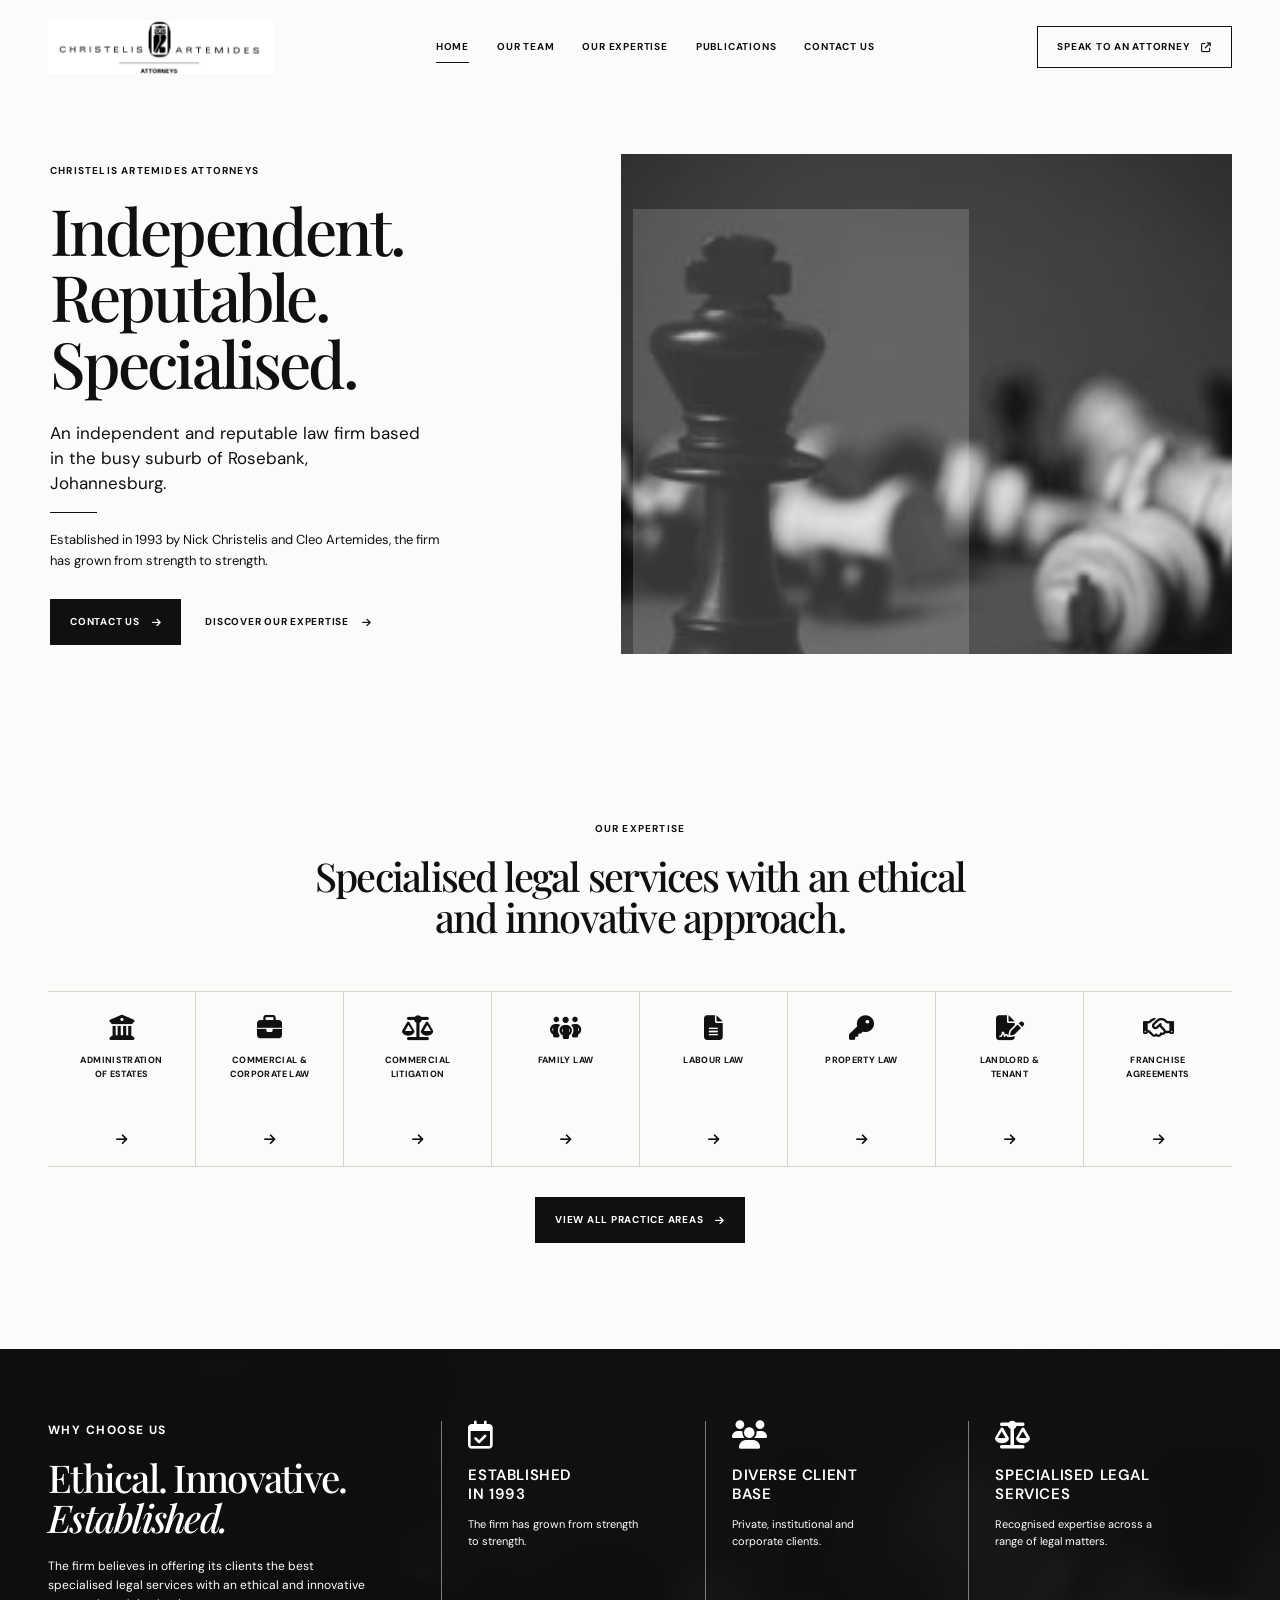
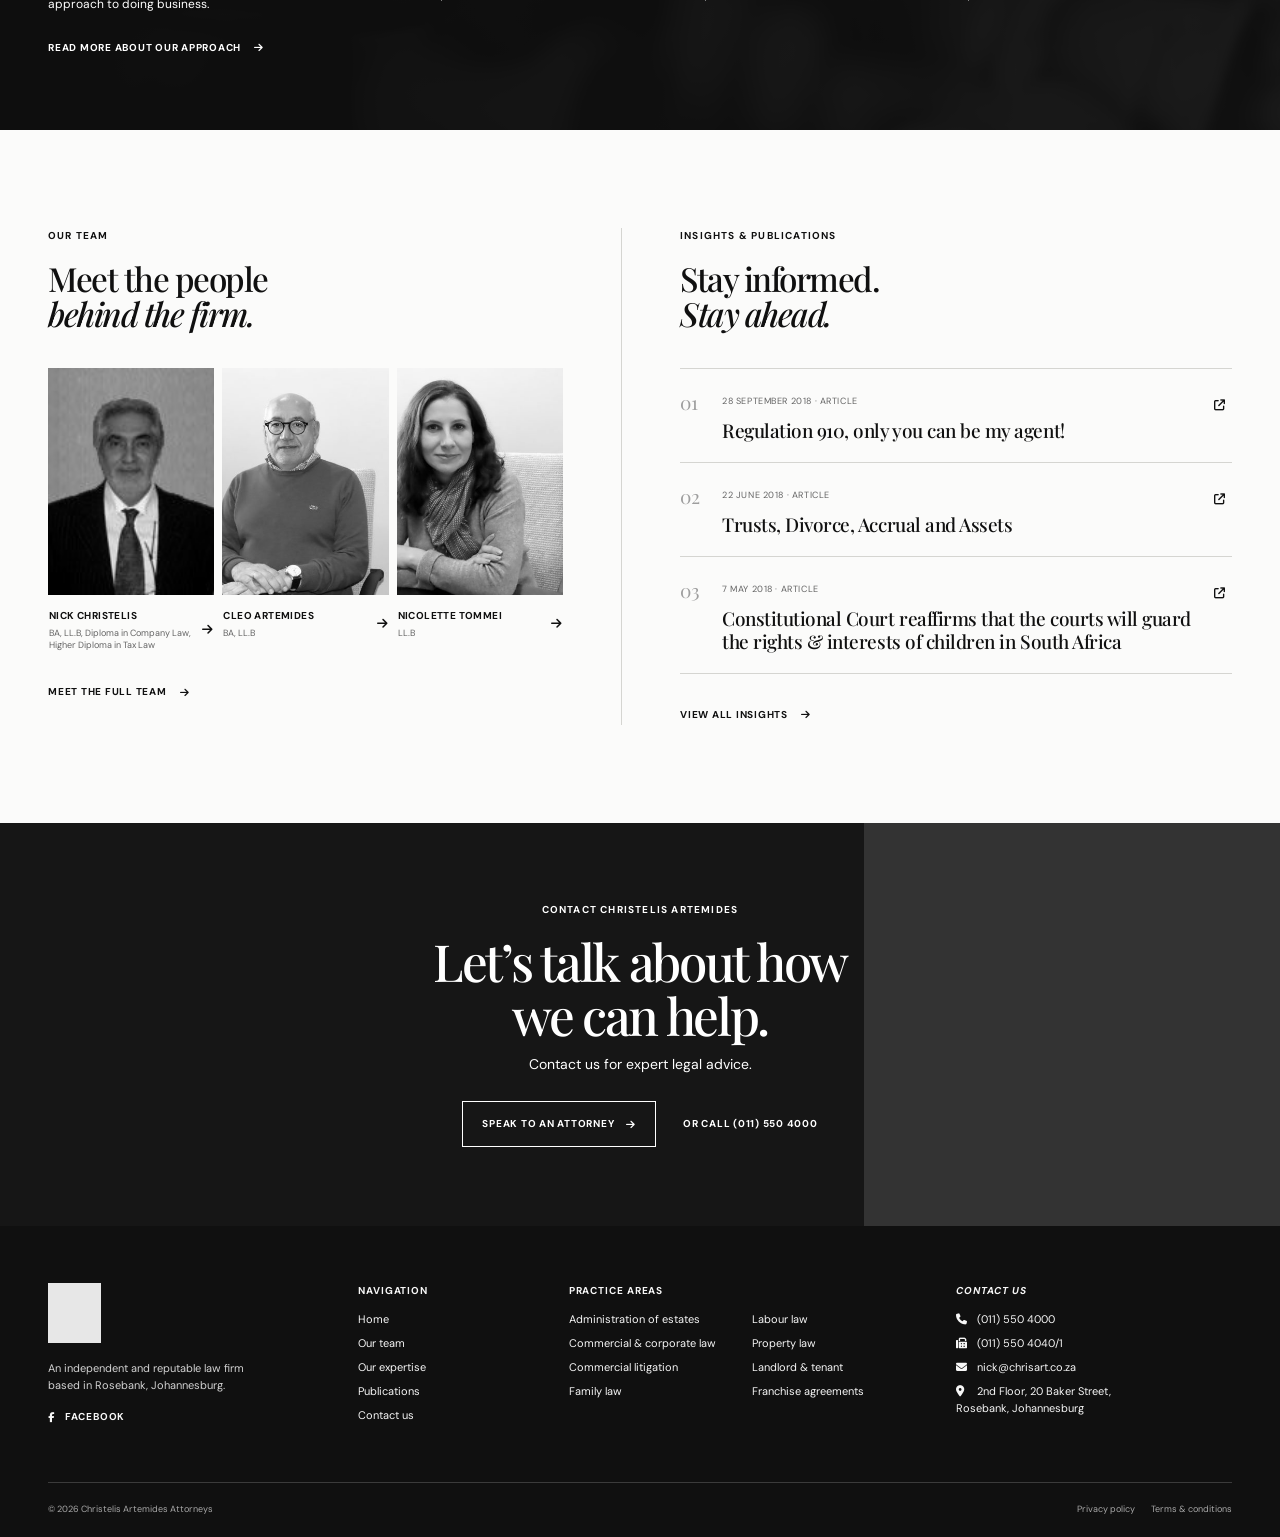
==== index.html @ 77632307 "Build Christelis Artemides homepage" ====
<!doctype html>
<html lang="en">
  <head>
    <meta charset="UTF-8" />
    <meta name="viewport" content="width=device-width, initial-scale=1.0" />
    <meta name="description" content="Christelis Artemides Attorneys — specialised legal services in Rosebank, Johannesburg." />
    <title>Christelis Artemides Attorneys | Rosebank, Johannesburg</title>
    <link rel="preconnect" href="https://fonts.googleapis.com" />
    <link rel="preconnect" href="https://fonts.gstatic.com" crossorigin />
    <link href="https://fonts.googleapis.com/css2?family=DM+Sans:wght@400;500;600;700&family=Playfair+Display:ital,wght@0,500;0,600;0,700;1,500&display=swap" rel="stylesheet" />
    <link rel="stylesheet" href="https://cdnjs.cloudflare.com/ajax/libs/font-awesome/6.7.2/css/all.min.css" referrerpolicy="no-referrer" />
    <link rel="stylesheet" href="styles.css" />
    <script src="script.js" defer></script>
  </head>
  <body>
    <a class="skip-link" href="#main-content">Skip to content</a>

    <header class="site-header" id="top">
      <div class="header-inner shell">
        <a class="brand" href="https://chrisart.co.za/" aria-label="Christelis Artemides Attorneys home">
          <span class="brand-logo" role="img" aria-label="Christelis Artemides Attorneys logo"></span>
        </a>
        <nav class="desktop-nav" aria-label="Primary navigation">
          <a class="active" href="https://chrisart.co.za/">Home</a>
          <a href="https://chrisart.co.za/our-team/">Our team</a>
          <a href="https://chrisart.co.za/our-expertise/">Our expertise</a>
          <a href="https://chrisart.co.za/publications/">Publications</a>
          <a href="https://chrisart.co.za/contact-us/">Contact us</a>
        </nav>
        <a class="header-cta" href="https://chrisart.co.za/contact-us/">Speak to an attorney <i class="fa-solid fa-arrow-up-right-from-square" aria-hidden="true"></i></a>
        <button class="menu-toggle" type="button" aria-expanded="false" aria-controls="mobile-menu" aria-label="Open navigation menu">
          <span></span><span></span>
        </button>
      </div>
    </header>

    <div class="mobile-menu" id="mobile-menu" aria-hidden="true">
      <nav aria-label="Mobile navigation">
        <a href="https://chrisart.co.za/">Home</a>
        <a href="https://chrisart.co.za/our-team/">Our team</a>
        <a href="https://chrisart.co.za/our-expertise/">Our expertise</a>
        <a href="https://chrisart.co.za/publications/">Publications</a>
        <a href="https://chrisart.co.za/contact-us/">Contact us</a>
      </nav>
      <a class="button button-light" href="https://chrisart.co.za/contact-us/">Speak to an attorney <i class="fa-solid fa-arrow-right" aria-hidden="true"></i></a>
    </div>

    <main id="main-content">
      <section class="hero shell">
        <div class="hero-copy hero-reveal">
          <p class="eyebrow">Christelis Artemides Attorneys</p>
          <h1>Independent.<br />Reputable.<br /><em>Specialised.</em></h1>
          <p class="hero-lead">An independent and reputable law firm based in the busy suburb of Rosebank, Johannesburg.</p>
          <div class="rule"></div>
          <p class="hero-detail">Established in 1993 by Nick Christelis and Cleo Artemides, the firm has grown from strength to strength.</p>
          <div class="hero-actions">
            <a class="button button-dark" href="https://chrisart.co.za/contact-us/">Contact us <i class="fa-solid fa-arrow-right" aria-hidden="true"></i></a>
            <a class="text-link" href="#expertise">Discover our expertise <i class="fa-solid fa-arrow-right" aria-hidden="true"></i></a>
          </div>
        </div>
        <div class="hero-visual hero-reveal" aria-hidden="true">
          <div class="hero-image-wrap">
            <img class="hero-image parallax-image" src="assets/images/expertise.jpeg" alt="" />
            <img class="hero-owl" src="assets/images/owl-watermark.png" alt="" />
          </div>
        </div>
      </section>

      <section class="expertise section shell" id="expertise">
        <div class="section-heading reveal">
          <p class="eyebrow">Our expertise</p>
          <h2>Specialised legal services with an ethical and innovative approach.</h2>
        </div>
        <div class="practice-grid">
          <a class="practice-card reveal" href="https://chrisart.co.za/our-expertise/administration-of-estates/"><i class="fa-solid fa-building-columns" aria-hidden="true"></i><span>Administration<br />of estates</span><b><i class="fa-solid fa-arrow-right" aria-hidden="true"></i></b></a>
          <a class="practice-card reveal" href="https://chrisart.co.za/our-expertise/commercial-and-corporate-law/"><i class="fa-solid fa-briefcase" aria-hidden="true"></i><span>Commercial &amp;<br />corporate law</span><b><i class="fa-solid fa-arrow-right" aria-hidden="true"></i></b></a>
          <a class="practice-card reveal" href="https://chrisart.co.za/our-expertise/commercial-litigation/"><i class="fa-solid fa-scale-balanced" aria-hidden="true"></i><span>Commercial<br />litigation</span><b><i class="fa-solid fa-arrow-right" aria-hidden="true"></i></b></a>
          <a class="practice-card reveal" href="https://chrisart.co.za/our-expertise/family-law/"><i class="fa-solid fa-people-group" aria-hidden="true"></i><span>Family law</span><b><i class="fa-solid fa-arrow-right" aria-hidden="true"></i></b></a>
          <a class="practice-card reveal" href="https://chrisart.co.za/our-expertise/labour-law/"><i class="fa-solid fa-file-lines" aria-hidden="true"></i><span>Labour law</span><b><i class="fa-solid fa-arrow-right" aria-hidden="true"></i></b></a>
          <a class="practice-card reveal" href="https://chrisart.co.za/our-expertise/property-law/"><i class="fa-solid fa-key" aria-hidden="true"></i><span>Property law</span><b><i class="fa-solid fa-arrow-right" aria-hidden="true"></i></b></a>
          <a class="practice-card reveal" href="https://chrisart.co.za/our-expertise/landlord-and-tenant/"><i class="fa-solid fa-file-signature" aria-hidden="true"></i><span>Landlord &amp;<br />tenant</span><b><i class="fa-solid fa-arrow-right" aria-hidden="true"></i></b></a>
          <a class="practice-card reveal" href="https://chrisart.co.za/our-expertise/franchise-agreements/"><i class="fa-regular fa-handshake" aria-hidden="true"></i><span>Franchise<br />agreements</span><b><i class="fa-solid fa-arrow-right" aria-hidden="true"></i></b></a>
        </div>
        <div class="section-action reveal"><a class="button button-dark" href="https://chrisart.co.za/our-expertise/">View all practice areas <i class="fa-solid fa-arrow-right" aria-hidden="true"></i></a></div>
      </section>

      <section class="trust-section">
        <div class="trust-background" aria-hidden="true"><img class="parallax-image" src="assets/images/expertise.jpeg" alt="" /></div>
        <div class="trust-content shell">
          <div class="trust-intro reveal">
            <p class="eyebrow">Why choose us</p>
            <h2>Ethical. Innovative.<br /><em>Established.</em></h2>
            <p>The firm believes in offering its clients the best specialised legal services with an ethical and innovative approach to doing business.</p>
            <a class="text-link text-link-light" href="https://chrisart.co.za/">Read more about our approach <i class="fa-solid fa-arrow-right" aria-hidden="true"></i></a>
          </div>
          <div class="trust-points">
            <article class="trust-point reveal"><i class="fa-regular fa-calendar-check" aria-hidden="true"></i><h3>Established<br />in 1993</h3><p>The firm has grown from strength to strength.</p></article>
            <article class="trust-point reveal"><i class="fa-solid fa-users" aria-hidden="true"></i><h3>Diverse client<br />base</h3><p>Private, institutional and corporate clients.</p></article>
            <article class="trust-point reveal"><i class="fa-solid fa-scale-balanced" aria-hidden="true"></i><h3>Specialised legal<br />services</h3><p>Recognised expertise across a range of legal matters.</p></article>
          </div>
        </div>
      </section>

      <section class="team-publications section shell">
        <section class="team-preview">
          <div class="section-heading reveal">
            <p class="eyebrow">Our team</p>
            <h2>Meet the people<br /><em>behind the firm.</em></h2>
          </div>
          <div class="team-grid">
            <a class="team-card reveal" href="https://chrisart.co.za/our-team/"><span class="image-frame"><img src="assets/images/nick-christelis.jpeg" alt="Nick Christelis" /></span><span class="card-meta"><strong>Nick Christelis</strong><small>BA, LL.B, Diploma in Company Law, Higher Diploma in Tax Law</small><i class="fa-solid fa-arrow-right" aria-hidden="true"></i></span></a>
            <a class="team-card reveal" href="https://chrisart.co.za/our-team/"><span class="image-frame"><img src="assets/images/cleo-artemides.jpg" alt="Cleo Artemides" /></span><span class="card-meta"><strong>Cleo Artemides</strong><small>BA, LL.B</small><i class="fa-solid fa-arrow-right" aria-hidden="true"></i></span></a>
            <a class="team-card reveal" href="https://chrisart.co.za/our-team/"><span class="image-frame"><img src="assets/images/nicolette-tommei.jpg" alt="Nicolette Tommei" /></span><span class="card-meta"><strong>Nicolette Tommei</strong><small>LL.B</small><i class="fa-solid fa-arrow-right" aria-hidden="true"></i></span></a>
          </div>
          <a class="text-link all-link reveal" href="https://chrisart.co.za/our-team/">Meet the full team <i class="fa-solid fa-arrow-right" aria-hidden="true"></i></a>
        </section>

        <section class="publications-preview" id="publications">
          <div class="section-heading reveal">
            <p class="eyebrow">Insights &amp; publications</p>
            <h2>Stay informed.<br /><em>Stay ahead.</em></h2>
          </div>
          <div class="publication-list">
            <a class="publication-card reveal" href="https://chrisart.co.za/regulation-910-only-you-can-be-my-agent/"><span class="publication-number">01</span><span><small>28 September 2018 · Article</small><h3>Regulation 910, only you can be my agent!</h3></span><i class="fa-solid fa-arrow-up-right-from-square" aria-hidden="true"></i></a>
            <a class="publication-card reveal" href="https://chrisart.co.za/trusts-divorce-accrual-and-assets/"><span class="publication-number">02</span><span><small>22 June 2018 · Article</small><h3>Trusts, Divorce, Accrual and Assets</h3></span><i class="fa-solid fa-arrow-up-right-from-square" aria-hidden="true"></i></a>
            <a class="publication-card reveal" href="https://chrisart.co.za/constitutional-court-reaffirms-that-the-courts-will-guard-the-rights-interests-of-children-in-south-africa/"><span class="publication-number">03</span><span><small>7 May 2018 · Article</small><h3>Constitutional Court reaffirms that the courts will guard the rights &amp; interests of children in South Africa</h3></span><i class="fa-solid fa-arrow-up-right-from-square" aria-hidden="true"></i></a>
          </div>
          <a class="text-link all-link reveal" href="https://chrisart.co.za/publications/">View all insights <i class="fa-solid fa-arrow-right" aria-hidden="true"></i></a>
        </section>
      </section>

      <section class="contact-cta">
        <img class="contact-owl" src="assets/images/owl-watermark.png" alt="" aria-hidden="true" />
        <div class="shell contact-cta-inner reveal">
          <p class="eyebrow">Contact Christelis Artemides</p>
          <h2>Let’s talk about how<br />we can help.</h2>
          <p>Contact us for expert legal advice.</p>
          <div class="contact-actions"><a class="button button-light" href="https://chrisart.co.za/contact-us/">Speak to an attorney <i class="fa-solid fa-arrow-right" aria-hidden="true"></i></a><a class="phone-link" href="tel:+27115504000">Or call (011) 550 4000</a></div>
        </div>
      </section>
    </main>

    <footer class="site-footer">
      <div class="footer-main shell">
        <div class="footer-brand"><div class="footer-owl" aria-hidden="true"></div><p>An independent and reputable law firm based in Rosebank, Johannesburg.</p><a href="https://www.facebook.com/christelisartemides/" aria-label="Christelis Artemides on Facebook"><i class="fa-brands fa-facebook-f" aria-hidden="true"></i> Facebook</a></div>
        <div><h2>Navigation</h2><ul><li><a href="https://chrisart.co.za/">Home</a></li><li><a href="https://chrisart.co.za/our-team/">Our team</a></li><li><a href="https://chrisart.co.za/our-expertise/">Our expertise</a></li><li><a href="https://chrisart.co.za/publications/">Publications</a></li><li><a href="https://chrisart.co.za/contact-us/">Contact us</a></li></ul></div>
        <div><h2>Practice areas</h2><ul class="two-column"><li><a href="https://chrisart.co.za/our-expertise/administration-of-estates/">Administration of estates</a></li><li><a href="https://chrisart.co.za/our-expertise/commercial-and-corporate-law/">Commercial &amp; corporate law</a></li><li><a href="https://chrisart.co.za/our-expertise/commercial-litigation/">Commercial litigation</a></li><li><a href="https://chrisart.co.za/our-expertise/family-law/">Family law</a></li><li><a href="https://chrisart.co.za/our-expertise/labour-law/">Labour law</a></li><li><a href="https://chrisart.co.za/our-expertise/property-law/">Property law</a></li><li><a href="https://chrisart.co.za/our-expertise/landlord-and-tenant/">Landlord &amp; tenant</a></li><li><a href="https://chrisart.co.za/our-expertise/franchise-agreements/">Franchise agreements</a></li></ul></div>
        <address><h2>Contact us</h2><a href="tel:+27115504000"><i class="fa-solid fa-phone" aria-hidden="true"></i> (011) 550 4000</a><span><i class="fa-solid fa-fax" aria-hidden="true"></i> (011) 550 4040/1</span><a href="mailto:nick@chrisart.co.za"><i class="fa-solid fa-envelope" aria-hidden="true"></i> nick@chrisart.co.za</a><a href="https://www.google.co.za/maps/place/20+Baker+St,+Rosebank,+Johannesburg,+2196/@-26.147911,28.0395063,17z/data=!3m1!4b1!4m5!3m4!1s0x1e950c8cd4042e7d:0xd41226a99b47618f!8m2!3d-26.147911!4d28.041695?hl=en"><i class="fa-solid fa-location-dot" aria-hidden="true"></i> 2nd Floor, 20 Baker Street,<br />Rosebank, Johannesburg</a></address>
      </div>
      <div class="footer-bottom shell"><span>© <span id="current-year"></span> Christelis Artemides Attorneys</span><span><a href="https://chrisart.co.za/">Privacy policy</a><a href="https://chrisart.co.za/">Terms &amp; conditions</a></span></div>
    </footer>
  </body>
</html>
---- styles.css ----
:root { --ink:#101010; --muted:#646464; --soft:#f3f3f1; --line:#d5d5d1; --paper:#fbfbfa; --white:#fff; --serif:"Playfair Display", Georgia, serif; --sans:"DM Sans", Arial, sans-serif; }
* { box-sizing:border-box; }
html { scroll-behavior:smooth; }
body { margin:0; color:var(--ink); background:var(--paper); font-family:var(--sans); font-size:15px; line-height:1.55; }
a { color:inherit; text-decoration:none; }
img { display:block; max-width:100%; }
.shell { width:min(100% - 96px, 1440px); margin:0 auto; }
.skip-link { position:fixed; z-index:1000; left:16px; top:-60px; padding:10px 15px; background:var(--ink); color:#fff; transition:top .2s; }
.skip-link:focus { top:16px; }
.site-header { position:sticky; top:0; z-index:50; background:rgba(251,251,250,.94); border-bottom:1px solid transparent; backdrop-filter:blur(8px); transition:background .3s,border-color .3s,box-shadow .3s; }
.site-header.scrolled { border-color:var(--line); box-shadow:0 5px 22px rgba(0,0,0,.04); }
.header-inner { height:94px; display:flex; align-items:center; justify-content:space-between; gap:28px; }
.brand { flex:0 0 225px; height:54px; overflow:hidden; }
.brand-logo { display:block; height:100%; width:100%; background:url("assets/images/firm-logo.jpeg") center/220% auto no-repeat; }
.desktop-nav { display:flex; align-items:center; justify-content:center; gap:28px; flex:1; }
.desktop-nav a { position:relative; font-size:10px; font-weight:700; text-transform:uppercase; letter-spacing:.08em; white-space:nowrap; padding:8px 0; }
.desktop-nav a::after { content:""; position:absolute; height:1px; width:0; background:var(--ink); left:0; bottom:0; transition:width .25s; }
.desktop-nav a:hover::after,.desktop-nav a.active::after { width:100%; }
.header-cta,.button { display:inline-flex; gap:12px; align-items:center; justify-content:center; font-size:10px; font-weight:700; text-transform:uppercase; letter-spacing:.075em; min-height:46px; padding:0 19px; border:1px solid var(--ink); transition:background .25s,color .25s,transform .25s; }
.header-cta { min-height:42px; white-space:nowrap; }
.header-cta:hover,.button-dark:hover { background:#fff; color:var(--ink); }
.header-cta i,.button i { transition:transform .25s; }
.header-cta:hover i,.button:hover i,.text-link:hover i { transform:translateX(4px); }
.menu-toggle { display:none; border:0; background:none; padding:8px 0 8px 8px; width:38px; }
.menu-toggle span { height:1px; display:block; margin:6px 0; background:var(--ink); transition:transform .25s; }
.mobile-menu { position:fixed; z-index:45; inset:0; padding:142px 32px 40px; background:var(--ink); color:#fff; display:flex; flex-direction:column; justify-content:space-between; transform:translateX(100%); transition:transform .45s cubic-bezier(.77,0,.18,1); }
.mobile-menu.open { transform:translateX(0); }
.mobile-menu nav { display:grid; }
.mobile-menu nav a { font-family:var(--serif); font-size:clamp(30px,8vw,48px); border-bottom:1px solid #444; padding:13px 0; }
.button-light { color:#fff; border-color:#fff; }
.button-light:hover { background:#fff; color:var(--ink); }
.eyebrow { margin:0 0 18px; text-transform:uppercase; letter-spacing:.12em; font-size:10px; font-weight:700; }
h1,h2,h3,p { margin-top:0; }
h1,h2,h3 { font-family:var(--serif); font-weight:500; line-height:1.04; letter-spacing:-.045em; }
em { font-weight:500; }
.hero { min-height:620px; display:grid; grid-template-columns:minmax(315px,43%) 1fr; align-items:center; gap:5vw; padding-top:52px; padding-bottom:54px; overflow:hidden; }
.hero-copy { padding-left:2px; max-width:550px; }
.hero h1 { font-size:clamp(50px,5vw,83px); margin-bottom:25px; }
.hero h1 em { font-style:normal; }
.hero-lead { max-width:375px; font-size:17px; line-height:1.45; margin-bottom:17px; }
.rule { width:47px; height:1px; background:var(--ink); margin:17px 0; }
.hero-detail { max-width:400px; font-size:13px; line-height:1.55; }
.hero-actions { display:flex; align-items:center; gap:24px; margin-top:28px; flex-wrap:wrap; }
.button-dark { color:#fff; background:var(--ink); }
.text-link { display:inline-flex; align-items:center; gap:13px; font-size:10px; font-weight:700; letter-spacing:.075em; text-transform:uppercase; }
.text-link i { transition:transform .25s; }
.hero-visual { min-width:0; }
.hero-image-wrap { height:500px; position:relative; overflow:hidden; background:#202020; }
.hero-image { height:113%; width:100%; max-width:none; object-fit:cover; object-position:center; filter:grayscale(1) contrast(.9) brightness(1.03); transform:scale(1.22); }
.hero-owl { position:absolute; width:55%; max-width:430px; left:2%; top:11%; opacity:.16; mix-blend-mode:screen; filter:grayscale(1) brightness(4); }
.section { padding:106px 0; }
.section-heading { text-align:center; max-width:650px; margin:0 auto 54px; }
.section-heading h2 { font-size:clamp(32px,3.1vw,48px); margin:0; }
.practice-grid { display:grid; grid-template-columns:repeat(8,1fr); border-top:1px solid var(--line); border-bottom:1px solid var(--line); }
.practice-card { display:flex; min-height:174px; padding:24px 15px 16px; flex-direction:column; align-items:center; text-align:center; border-right:1px solid var(--line); transition:background .25s,color .25s; }
.practice-card:last-child { border:0; }
.practice-card > i { font-size:25px; height:38px; }
.practice-card span { text-transform:uppercase; font-size:9px; letter-spacing:.04em; font-weight:700; line-height:1.5; }
.practice-card b { font-size:13px; margin-top:auto; font-weight:400; }
.practice-card:hover { background:var(--ink); color:#fff; }
.section-action { text-align:center; margin-top:30px; }
.trust-section { position:relative; overflow:hidden; color:#fff; background:var(--ink); }
.trust-background { position:absolute; inset:0; opacity:.17; }
.trust-background::after { content:""; position:absolute; inset:0; background:linear-gradient(90deg,#080808 6%,rgba(8,8,8,.82) 44%,rgba(8,8,8,.65)); }
.trust-background img { height:125%; width:100%; max-width:none; object-fit:cover; filter:grayscale(1); }
.trust-content { position:relative; display:grid; grid-template-columns:29% 1fr; gap:50px; padding-top:72px; padding-bottom:72px; }
.trust-intro h2 { font-size:clamp(32px,3vw,45px); margin-bottom:19px; }
.trust-intro p { font-size:12px; line-height:1.6; max-width:320px; }
.text-link-light { color:#fff; margin-top:13px; }
.trust-points { display:grid; grid-template-columns:repeat(3,1fr); align-items:start; }
.trust-point { min-height:180px; padding:0 26px; border-left:1px solid rgba(255,255,255,.45); }
.trust-point i { font-size:28px; margin-bottom:17px; }
.trust-point h3 { font-family:var(--sans); margin:0 0 12px; font-size:15px; text-transform:uppercase; line-height:1.25; letter-spacing:.04em; font-weight:600; }
.trust-point p { margin:0; max-width:170px; font-size:11px; line-height:1.55; }
.team-publications { display:grid; grid-template-columns:1.04fr 1fr; gap:58px; padding-top:98px; padding-bottom:98px; }
.team-publications .section-heading { text-align:left; margin:0 0 37px; }
.team-publications .section-heading h2 { font-size:clamp(29px,2.6vw,42px); }
.team-preview { padding-right:58px; border-right:1px solid var(--line); }
.team-grid { display:grid; grid-template-columns:repeat(3,1fr); gap:8px; }
.team-card { min-width:0; }
.image-frame { display:block; overflow:hidden; aspect-ratio:.73; background:#ddd; }
.image-frame img { height:100%; width:100%; object-fit:cover; filter:grayscale(1); transition:transform .5s; }
.team-card:hover img { transform:scale(1.06); }
.card-meta { display:grid; grid-template-columns:1fr auto; gap:3px 8px; padding:13px 1px 0; }
.card-meta strong { text-transform:uppercase; letter-spacing:.04em; font-size:10px; }
.card-meta small { font-size:9px; color:var(--muted); line-height:1.35; }
.card-meta i { grid-column:2; grid-row:1 / 3; align-self:center; font-size:12px; transition:transform .25s; }
.team-card:hover .card-meta i { transform:translateX(4px); }
.all-link { margin-top:33px; }
.publication-list { border-top:1px solid var(--line); }
.publication-card { display:grid; grid-template-columns:30px 1fr 18px; gap:12px; align-items:start; padding:19px 0 20px; border-bottom:1px solid var(--line); transition:padding .25s; }
.publication-card:hover { padding-left:7px; }
.publication-number { color:#9e9e9e; font-family:var(--serif); font-size:19px; }
.publication-card small { color:var(--muted); text-transform:uppercase; font-size:9px; letter-spacing:.065em; }
.publication-card h3 { font-size:19px; line-height:1.2; margin:8px 0 0; letter-spacing:-.025em; }
.publication-card > i { font-size:11px; margin-top:12px; }
.contact-cta { position:relative; overflow:hidden; background:#161616; color:#fff; padding:79px 0; }
.contact-owl { position:absolute; width:490px; max-width:50%; right:-74px; top:-98px; opacity:.12; filter:grayscale(1) brightness(4); }
.contact-cta-inner { position:relative; text-align:center; }
.contact-cta h2 { font-size:clamp(38px,4vw,59px); margin-bottom:12px; }
.contact-cta p:not(.eyebrow) { font-size:14px; }
.contact-actions { margin-top:25px; display:flex; justify-content:center; align-items:center; gap:27px; }
.phone-link { text-transform:uppercase; letter-spacing:.075em; font-size:10px; font-weight:700; }
.site-footer { color:#f7f7f7; background:#101010; }
.footer-main { display:grid; grid-template-columns:1.2fr .75fr 1.55fr 1.25fr; gap:45px; padding:57px 0 51px; }
.footer-main h2 { margin:3px 0 15px; font-family:var(--sans); font-size:10px; text-transform:uppercase; letter-spacing:.09em; font-weight:700; }
.footer-main ul { list-style:none; padding:0; margin:0; }
.footer-main li,.footer-main address > a,.footer-main address > span { display:block; margin:0 0 7px; font-size:11px; font-style:normal; }
.footer-main li a:hover,.footer-main address a:hover,.footer-bottom a:hover,.footer-brand a:hover { text-decoration:underline; }
.two-column { columns:2; column-gap:25px; }
.two-column li { break-inside:avoid; }
.footer-brand { padding-right:20px; }
.footer-owl { width:53px; height:60px; margin-bottom:17px; background:url("assets/images/owl-watermark.png") center/130px auto no-repeat; filter:grayscale(1) brightness(5); opacity:.9; }
.footer-brand p { max-width:205px; color:#d3d3d3; font-size:11px; }
.footer-brand a { display:inline-flex; gap:10px; align-items:center; text-transform:uppercase; letter-spacing:.08em; font-size:10px; font-weight:700; }
address i { display:inline-block; width:18px; }
.footer-bottom { min-height:55px; padding:16px 0; border-top:1px solid #3b3b3b; display:flex; align-items:center; justify-content:space-between; color:#a8a8a8; font-size:9px; }
.footer-bottom > span:last-child { display:flex; gap:16px; }
.reveal { opacity:0; transform:translateY(20px); transition:opacity .7s ease,transform .7s ease; }
.reveal.is-visible { opacity:1; transform:none; }
.hero-reveal { opacity:0; transform:translateY(22px); animation:hero-in .8s .12s forwards cubic-bezier(.2,.75,.25,1); }
.hero-visual { animation-delay:.3s; }
@keyframes hero-in { to { opacity:1; transform:none; } }
@media (max-width:1120px) { .shell { width:min(100% - 56px, 1440px); } .desktop-nav { gap:18px; } .brand { flex-basis:190px; } .header-cta { padding:0 12px; font-size:9px; } .practice-grid { grid-template-columns:repeat(4,1fr); } .practice-card:nth-child(4) { border-right:0; } .practice-card:nth-child(-n+4) { border-bottom:1px solid var(--line); } .trust-content { grid-template-columns:34% 1fr; } .trust-point { padding:0 16px; } }
@media (max-width:820px) { .shell { width:min(100% - 40px, 1440px); } .header-inner { height:74px; } .brand { flex:0 0 184px; height:46px; } .desktop-nav,.header-cta { display:none; } .menu-toggle { display:block; } .menu-toggle[aria-expanded="true"] span:first-child { transform:translateY(3.5px) rotate(45deg); } .menu-toggle[aria-expanded="true"] span:last-child { transform:translateY(-3.5px) rotate(-45deg); } .hero { min-height:auto; grid-template-columns:1fr; padding-top:62px; gap:40px; } .hero-copy { max-width:580px; } .hero h1 { font-size:clamp(48px,10vw,75px); } .hero-visual { width:100%; } .hero-image-wrap { height:370px; } .section { padding:76px 0; } .trust-content { grid-template-columns:1fr; gap:42px; padding-top:62px; padding-bottom:58px; } .trust-points { grid-template-columns:repeat(3,1fr); } .team-publications { grid-template-columns:1fr; gap:68px; padding-top:75px; padding-bottom:76px; } .team-preview { padding-right:0; border-right:0; } .footer-main { grid-template-columns:1.2fr 1fr; gap:40px 58px; } }
@media (max-width:560px) { .shell { width:min(100% - 32px, 1440px); } .brand { flex-basis:165px; height:42px; } .hero { padding-top:48px; padding-bottom:38px; } .hero-lead { font-size:16px; } .hero-actions,.contact-actions { align-items:stretch; flex-direction:column; gap:15px; } .hero-actions .text-link { justify-content:center; } .button { min-height:49px; } .hero-image-wrap { height:280px; } .section-heading { text-align:left; margin-bottom:33px; } .practice-grid { grid-template-columns:repeat(2,1fr); } .practice-card { min-height:148px; border-bottom:1px solid var(--line); } .practice-card:nth-child(2n) { border-right:0; } .practice-card:nth-last-child(-n+2) { border-bottom:0; } .section-action { text-align:left; } .trust-points { grid-template-columns:1fr; gap:26px; } .trust-point { min-height:0; padding:0 0 0 18px; } .team-grid { grid-template-columns:1fr; gap:26px; } .image-frame { aspect-ratio:1.15; } .card-meta small { max-width:90%; } .team-publications .section-heading { margin-bottom:27px; } .contact-cta { padding:62px 0; } .phone-link { text-align:center; } .footer-main { grid-template-columns:1fr; gap:31px; padding:45px 0 38px; } .footer-brand { padding:0; } .footer-bottom { align-items:flex-start; flex-direction:column; gap:9px; } .two-column { columns:1; } }
@media (prefers-reduced-motion:reduce) { html { scroll-behavior:auto; } *,*::before,*::after { animation-duration:.01ms !important; animation-iteration-count:1 !important; transition-duration:.01ms !important; } .reveal,.hero-reveal { opacity:1; transform:none; } }
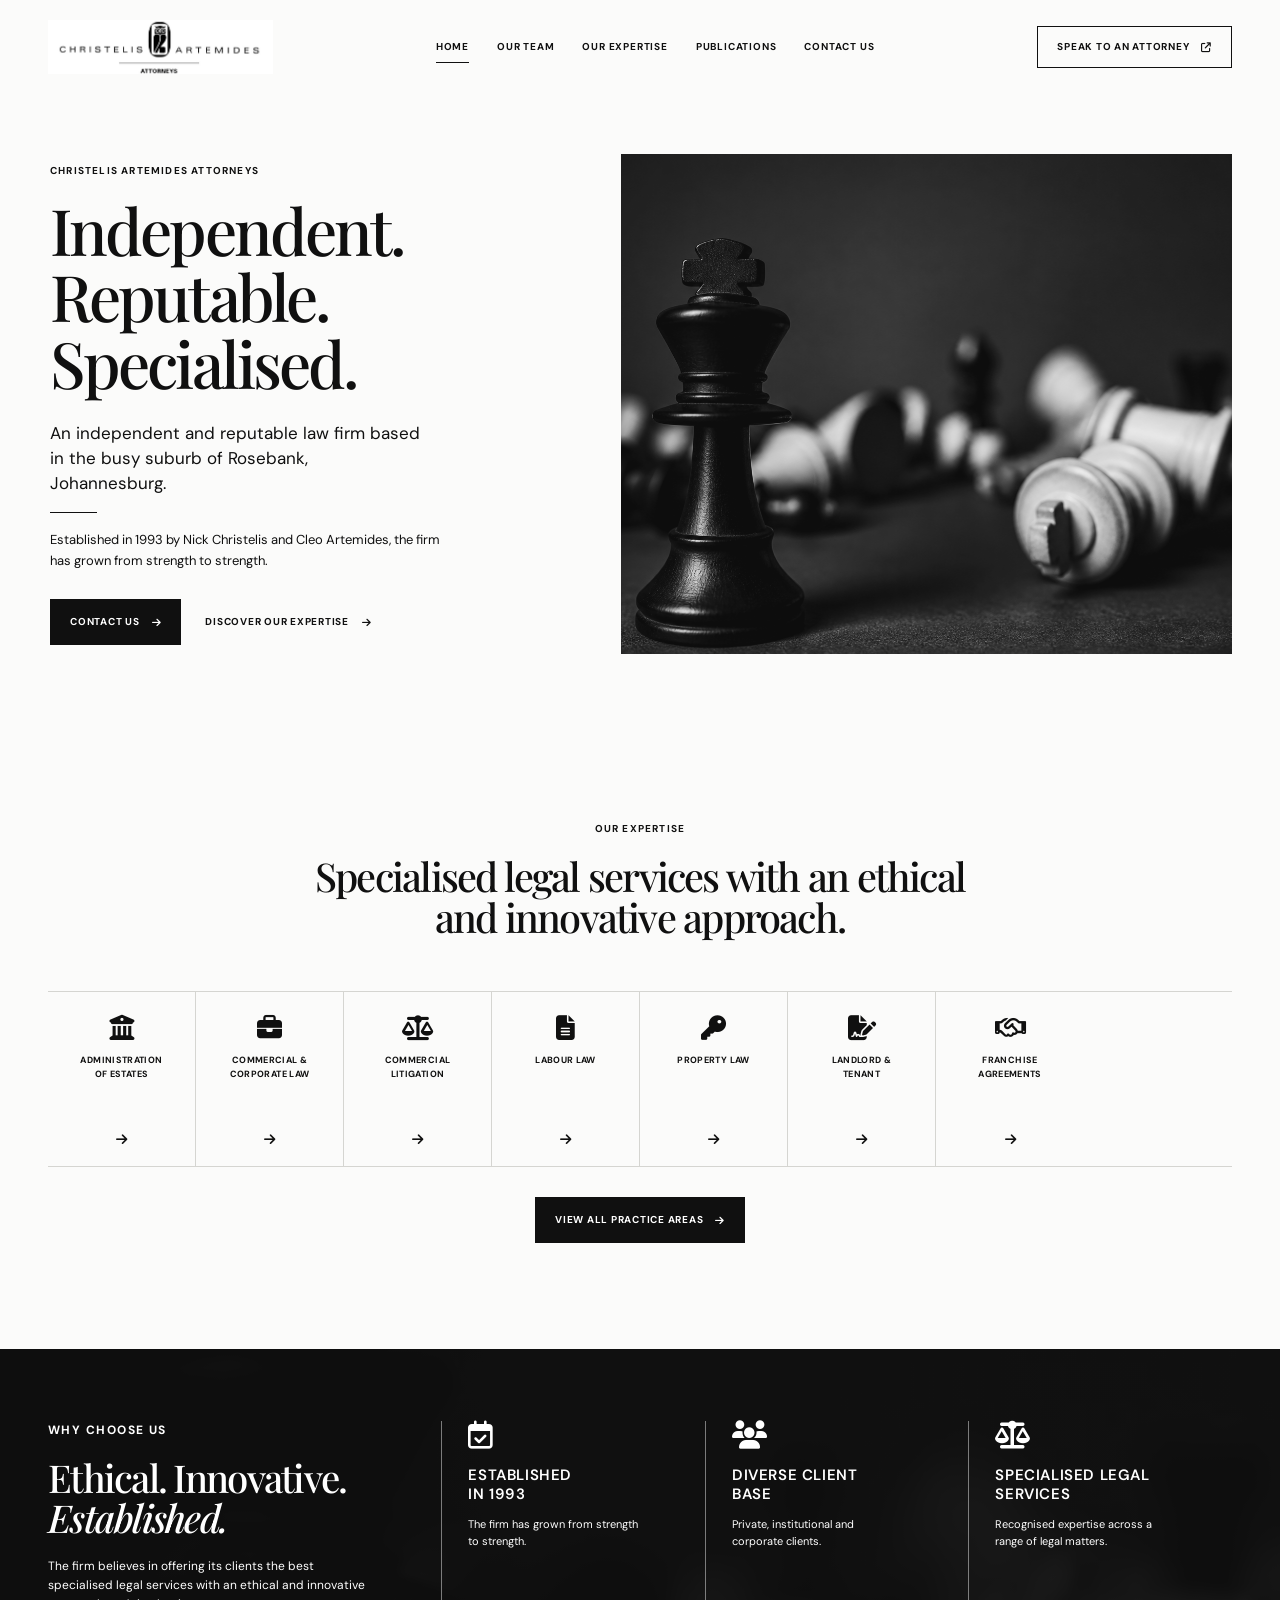
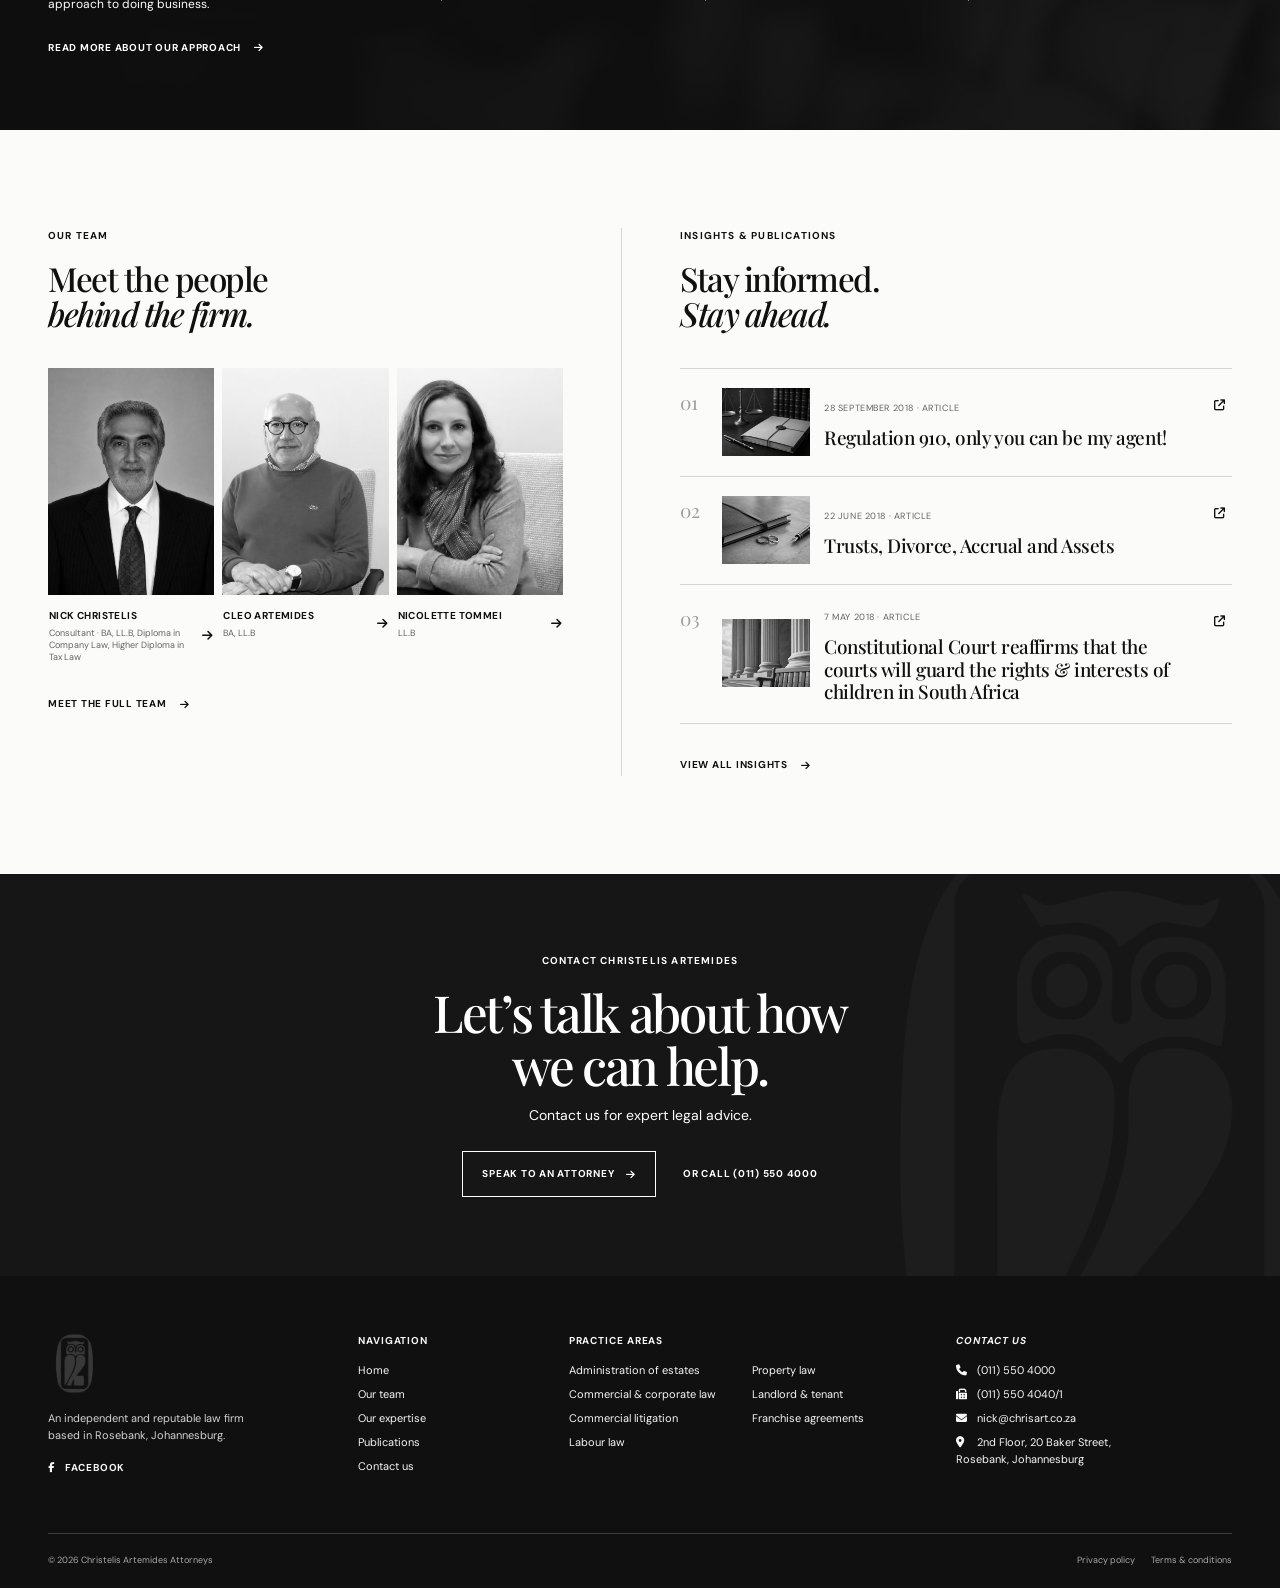
==== commit 6869c17d: "Changes made" ====
--- a/index.html
+++ b/index.html
@@ -22,12 +22,12 @@
         </a>
         <nav class="desktop-nav" aria-label="Primary navigation">
           <a class="active" href="https://chrisart.co.za/">Home</a>
-          <a href="https://chrisart.co.za/our-team/">Our team</a>
-          <a href="https://chrisart.co.za/our-expertise/">Our expertise</a>
-          <a href="https://chrisart.co.za/publications/">Publications</a>
-          <a href="https://chrisart.co.za/contact-us/">Contact us</a>
+          <a href="our-team/">Our team</a>
+          <a href="our-expertise/">Our expertise</a>
+          <a href="publications/">Publications</a>
+          <a href="contact-us/">Contact us</a>
         </nav>
-        <a class="header-cta" href="https://chrisart.co.za/contact-us/">Speak to an attorney <i class="fa-solid fa-arrow-up-right-from-square" aria-hidden="true"></i></a>
+        <a class="header-cta" href="contact-us/">Speak to an attorney <i class="fa-solid fa-arrow-up-right-from-square" aria-hidden="true"></i></a>
         <button class="menu-toggle" type="button" aria-expanded="false" aria-controls="mobile-menu" aria-label="Open navigation menu">
           <span></span><span></span>
         </button>
@@ -37,12 +37,12 @@
     <div class="mobile-menu" id="mobile-menu" aria-hidden="true">
       <nav aria-label="Mobile navigation">
         <a href="https://chrisart.co.za/">Home</a>
-        <a href="https://chrisart.co.za/our-team/">Our team</a>
-        <a href="https://chrisart.co.za/our-expertise/">Our expertise</a>
-        <a href="https://chrisart.co.za/publications/">Publications</a>
-        <a href="https://chrisart.co.za/contact-us/">Contact us</a>
+        <a href="our-team/">Our team</a>
+        <a href="our-expertise/">Our expertise</a>
+        <a href="publications/">Publications</a>
+        <a href="contact-us/">Contact us</a>
       </nav>
-      <a class="button button-light" href="https://chrisart.co.za/contact-us/">Speak to an attorney <i class="fa-solid fa-arrow-right" aria-hidden="true"></i></a>
+      <a class="button button-light" href="contact-us/">Speak to an attorney <i class="fa-solid fa-arrow-right" aria-hidden="true"></i></a>
     </div>
 
     <main id="main-content">
@@ -54,14 +54,13 @@
           <div class="rule"></div>
           <p class="hero-detail">Established in 1993 by Nick Christelis and Cleo Artemides, the firm has grown from strength to strength.</p>
           <div class="hero-actions">
-            <a class="button button-dark" href="https://chrisart.co.za/contact-us/">Contact us <i class="fa-solid fa-arrow-right" aria-hidden="true"></i></a>
+            <a class="button button-dark" href="contact-us/">Contact us <i class="fa-solid fa-arrow-right" aria-hidden="true"></i></a>
             <a class="text-link" href="#expertise">Discover our expertise <i class="fa-solid fa-arrow-right" aria-hidden="true"></i></a>
           </div>
         </div>
         <div class="hero-visual hero-reveal" aria-hidden="true">
           <div class="hero-image-wrap">
-            <img class="hero-image parallax-image" src="assets/images/expertise.jpeg" alt="" />
-            <img class="hero-owl" src="assets/images/owl-watermark.png" alt="" />
+            <img class="hero-image parallax-image" src="assets/images/home-hero-chess-highres.png" alt="" />
           </div>
         </div>
       </section>
@@ -72,16 +71,15 @@
           <h2>Specialised legal services with an ethical and innovative approach.</h2>
         </div>
         <div class="practice-grid">
-          <a class="practice-card reveal" href="https://chrisart.co.za/our-expertise/administration-of-estates/"><i class="fa-solid fa-building-columns" aria-hidden="true"></i><span>Administration<br />of estates</span><b><i class="fa-solid fa-arrow-right" aria-hidden="true"></i></b></a>
-          <a class="practice-card reveal" href="https://chrisart.co.za/our-expertise/commercial-and-corporate-law/"><i class="fa-solid fa-briefcase" aria-hidden="true"></i><span>Commercial &amp;<br />corporate law</span><b><i class="fa-solid fa-arrow-right" aria-hidden="true"></i></b></a>
-          <a class="practice-card reveal" href="https://chrisart.co.za/our-expertise/commercial-litigation/"><i class="fa-solid fa-scale-balanced" aria-hidden="true"></i><span>Commercial<br />litigation</span><b><i class="fa-solid fa-arrow-right" aria-hidden="true"></i></b></a>
-          <a class="practice-card reveal" href="https://chrisart.co.za/our-expertise/family-law/"><i class="fa-solid fa-people-group" aria-hidden="true"></i><span>Family law</span><b><i class="fa-solid fa-arrow-right" aria-hidden="true"></i></b></a>
-          <a class="practice-card reveal" href="https://chrisart.co.za/our-expertise/labour-law/"><i class="fa-solid fa-file-lines" aria-hidden="true"></i><span>Labour law</span><b><i class="fa-solid fa-arrow-right" aria-hidden="true"></i></b></a>
-          <a class="practice-card reveal" href="https://chrisart.co.za/our-expertise/property-law/"><i class="fa-solid fa-key" aria-hidden="true"></i><span>Property law</span><b><i class="fa-solid fa-arrow-right" aria-hidden="true"></i></b></a>
-          <a class="practice-card reveal" href="https://chrisart.co.za/our-expertise/landlord-and-tenant/"><i class="fa-solid fa-file-signature" aria-hidden="true"></i><span>Landlord &amp;<br />tenant</span><b><i class="fa-solid fa-arrow-right" aria-hidden="true"></i></b></a>
-          <a class="practice-card reveal" href="https://chrisart.co.za/our-expertise/franchise-agreements/"><i class="fa-regular fa-handshake" aria-hidden="true"></i><span>Franchise<br />agreements</span><b><i class="fa-solid fa-arrow-right" aria-hidden="true"></i></b></a>
+          <a class="practice-card reveal" href="our-expertise/#administration-of-estates"><i class="fa-solid fa-building-columns" aria-hidden="true"></i><span>Administration<br />of estates</span><b><i class="fa-solid fa-arrow-right" aria-hidden="true"></i></b></a>
+          <a class="practice-card reveal" href="our-expertise/#commercial-and-corporate-law"><i class="fa-solid fa-briefcase" aria-hidden="true"></i><span>Commercial &amp;<br />corporate law</span><b><i class="fa-solid fa-arrow-right" aria-hidden="true"></i></b></a>
+          <a class="practice-card reveal" href="our-expertise/#commercial-litigation"><i class="fa-solid fa-scale-balanced" aria-hidden="true"></i><span>Commercial<br />litigation</span><b><i class="fa-solid fa-arrow-right" aria-hidden="true"></i></b></a>
+          <a class="practice-card reveal" href="our-expertise/#labour-law"><i class="fa-solid fa-file-lines" aria-hidden="true"></i><span>Labour law</span><b><i class="fa-solid fa-arrow-right" aria-hidden="true"></i></b></a>
+          <a class="practice-card reveal" href="our-expertise/#property-law"><i class="fa-solid fa-key" aria-hidden="true"></i><span>Property law</span><b><i class="fa-solid fa-arrow-right" aria-hidden="true"></i></b></a>
+          <a class="practice-card reveal" href="our-expertise/#landlord-and-tenant"><i class="fa-solid fa-file-signature" aria-hidden="true"></i><span>Landlord &amp;<br />tenant</span><b><i class="fa-solid fa-arrow-right" aria-hidden="true"></i></b></a>
+          <a class="practice-card reveal" href="our-expertise/#franchise-agreements"><i class="fa-regular fa-handshake" aria-hidden="true"></i><span>Franchise<br />agreements</span><b><i class="fa-solid fa-arrow-right" aria-hidden="true"></i></b></a>
         </div>
-        <div class="section-action reveal"><a class="button button-dark" href="https://chrisart.co.za/our-expertise/">View all practice areas <i class="fa-solid fa-arrow-right" aria-hidden="true"></i></a></div>
+        <div class="section-action reveal"><a class="button button-dark" href="our-expertise/">View all practice areas <i class="fa-solid fa-arrow-right" aria-hidden="true"></i></a></div>
       </section>
 
       <section class="trust-section">
@@ -108,11 +106,11 @@
             <h2>Meet the people<br /><em>behind the firm.</em></h2>
           </div>
           <div class="team-grid">
-            <a class="team-card reveal" href="https://chrisart.co.za/our-team/"><span class="image-frame"><img src="assets/images/nick-christelis.jpeg" alt="Nick Christelis" /></span><span class="card-meta"><strong>Nick Christelis</strong><small>BA, LL.B, Diploma in Company Law, Higher Diploma in Tax Law</small><i class="fa-solid fa-arrow-right" aria-hidden="true"></i></span></a>
-            <a class="team-card reveal" href="https://chrisart.co.za/our-team/"><span class="image-frame"><img src="assets/images/cleo-artemides.jpg" alt="Cleo Artemides" /></span><span class="card-meta"><strong>Cleo Artemides</strong><small>BA, LL.B</small><i class="fa-solid fa-arrow-right" aria-hidden="true"></i></span></a>
-            <a class="team-card reveal" href="https://chrisart.co.za/our-team/"><span class="image-frame"><img src="assets/images/nicolette-tommei.jpg" alt="Nicolette Tommei" /></span><span class="card-meta"><strong>Nicolette Tommei</strong><small>LL.B</small><i class="fa-solid fa-arrow-right" aria-hidden="true"></i></span></a>
+            <a class="team-card reveal" href="our-team/"><span class="image-frame"><img src="assets/images/nick-christelis-highres.png" alt="Nick Christelis" /></span><span class="card-meta"><strong>Nick Christelis</strong><small>Consultant · BA, LL.B, Diploma in Company Law, Higher Diploma in Tax Law</small><i class="fa-solid fa-arrow-right" aria-hidden="true"></i></span></a>
+            <a class="team-card reveal" href="our-team/"><span class="image-frame"><img src="assets/images/cleo-artemides.jpg" alt="Cleo Artemides" /></span><span class="card-meta"><strong>Cleo Artemides</strong><small>BA, LL.B</small><i class="fa-solid fa-arrow-right" aria-hidden="true"></i></span></a>
+            <a class="team-card reveal" href="our-team/"><span class="image-frame"><img src="assets/images/nicolette-tommei.jpg" alt="Nicolette Tommei" /></span><span class="card-meta"><strong>Nicolette Tommei</strong><small>LL.B</small><i class="fa-solid fa-arrow-right" aria-hidden="true"></i></span></a>
           </div>
-          <a class="text-link all-link reveal" href="https://chrisart.co.za/our-team/">Meet the full team <i class="fa-solid fa-arrow-right" aria-hidden="true"></i></a>
+          <a class="text-link all-link reveal" href="our-team/">Meet the full team <i class="fa-solid fa-arrow-right" aria-hidden="true"></i></a>
         </section>
 
         <section class="publications-preview" id="publications">
@@ -121,11 +119,11 @@
             <h2>Stay informed.<br /><em>Stay ahead.</em></h2>
           </div>
           <div class="publication-list">
-            <a class="publication-card reveal" href="https://chrisart.co.za/regulation-910-only-you-can-be-my-agent/"><span class="publication-number">01</span><span><small>28 September 2018 · Article</small><h3>Regulation 910, only you can be my agent!</h3></span><i class="fa-solid fa-arrow-up-right-from-square" aria-hidden="true"></i></a>
-            <a class="publication-card reveal" href="https://chrisart.co.za/trusts-divorce-accrual-and-assets/"><span class="publication-number">02</span><span><small>22 June 2018 · Article</small><h3>Trusts, Divorce, Accrual and Assets</h3></span><i class="fa-solid fa-arrow-up-right-from-square" aria-hidden="true"></i></a>
-            <a class="publication-card reveal" href="https://chrisart.co.za/constitutional-court-reaffirms-that-the-courts-will-guard-the-rights-interests-of-children-in-south-africa/"><span class="publication-number">03</span><span><small>7 May 2018 · Article</small><h3>Constitutional Court reaffirms that the courts will guard the rights &amp; interests of children in South Africa</h3></span><i class="fa-solid fa-arrow-up-right-from-square" aria-hidden="true"></i></a>
+            <a class="publication-card reveal" href="https://chrisart.co.za/regulation-910-only-you-can-be-my-agent/"><span class="publication-number">01</span><span class="publication-preview-copy"><img class="publication-preview-image" src="assets/images/article-regulation-910.png" alt="" /><span><small>28 September 2018 · Article</small><h3>Regulation 910, only you can be my agent!</h3></span></span><i class="fa-solid fa-arrow-up-right-from-square" aria-hidden="true"></i></a>
+            <a class="publication-card reveal" href="https://chrisart.co.za/trusts-divorce-accrual-and-assets/"><span class="publication-number">02</span><span class="publication-preview-copy"><img class="publication-preview-image" src="assets/images/article-trusts-divorce.png" alt="" /><span><small>22 June 2018 · Article</small><h3>Trusts, Divorce, Accrual and Assets</h3></span></span><i class="fa-solid fa-arrow-up-right-from-square" aria-hidden="true"></i></a>
+            <a class="publication-card reveal" href="https://chrisart.co.za/constitutional-court-reaffirms-that-the-courts-will-guard-the-rights-interests-of-children-in-south-africa/"><span class="publication-number">03</span><span class="publication-preview-copy"><img class="publication-preview-image" src="assets/images/article-constitutional-court.png" alt="" /><span><small>7 May 2018 · Article</small><h3>Constitutional Court reaffirms that the courts will guard the rights &amp; interests of children in South Africa</h3></span></span><i class="fa-solid fa-arrow-up-right-from-square" aria-hidden="true"></i></a>
           </div>
-          <a class="text-link all-link reveal" href="https://chrisart.co.za/publications/">View all insights <i class="fa-solid fa-arrow-right" aria-hidden="true"></i></a>
+          <a class="text-link all-link reveal" href="publications/">View all insights <i class="fa-solid fa-arrow-right" aria-hidden="true"></i></a>
         </section>
       </section>
 
@@ -143,8 +141,8 @@
     <footer class="site-footer">
       <div class="footer-main shell">
         <div class="footer-brand"><div class="footer-owl" aria-hidden="true"></div><p>An independent and reputable law firm based in Rosebank, Johannesburg.</p><a href="https://www.facebook.com/christelisartemides/" aria-label="Christelis Artemides on Facebook"><i class="fa-brands fa-facebook-f" aria-hidden="true"></i> Facebook</a></div>
-        <div><h2>Navigation</h2><ul><li><a href="https://chrisart.co.za/">Home</a></li><li><a href="https://chrisart.co.za/our-team/">Our team</a></li><li><a href="https://chrisart.co.za/our-expertise/">Our expertise</a></li><li><a href="https://chrisart.co.za/publications/">Publications</a></li><li><a href="https://chrisart.co.za/contact-us/">Contact us</a></li></ul></div>
-        <div><h2>Practice areas</h2><ul class="two-column"><li><a href="https://chrisart.co.za/our-expertise/administration-of-estates/">Administration of estates</a></li><li><a href="https://chrisart.co.za/our-expertise/commercial-and-corporate-law/">Commercial &amp; corporate law</a></li><li><a href="https://chrisart.co.za/our-expertise/commercial-litigation/">Commercial litigation</a></li><li><a href="https://chrisart.co.za/our-expertise/family-law/">Family law</a></li><li><a href="https://chrisart.co.za/our-expertise/labour-law/">Labour law</a></li><li><a href="https://chrisart.co.za/our-expertise/property-law/">Property law</a></li><li><a href="https://chrisart.co.za/our-expertise/landlord-and-tenant/">Landlord &amp; tenant</a></li><li><a href="https://chrisart.co.za/our-expertise/franchise-agreements/">Franchise agreements</a></li></ul></div>
+        <div><h2>Navigation</h2><ul><li><a href="https://chrisart.co.za/">Home</a></li><li><a href="our-team/">Our team</a></li><li><a href="our-expertise/">Our expertise</a></li><li><a href="publications/">Publications</a></li><li><a href="contact-us/">Contact us</a></li></ul></div>
+        <div><h2>Practice areas</h2><ul class="two-column"><li><a href="our-expertise/#administration-of-estates">Administration of estates</a></li><li><a href="our-expertise/#commercial-and-corporate-law">Commercial &amp; corporate law</a></li><li><a href="our-expertise/#commercial-litigation">Commercial litigation</a></li><li><a href="our-expertise/#labour-law">Labour law</a></li><li><a href="our-expertise/#property-law">Property law</a></li><li><a href="our-expertise/#landlord-and-tenant">Landlord &amp; tenant</a></li><li><a href="our-expertise/#franchise-agreements">Franchise agreements</a></li></ul></div>
         <address><h2>Contact us</h2><a href="tel:+27115504000"><i class="fa-solid fa-phone" aria-hidden="true"></i> (011) 550 4000</a><span><i class="fa-solid fa-fax" aria-hidden="true"></i> (011) 550 4040/1</span><a href="mailto:nick@chrisart.co.za"><i class="fa-solid fa-envelope" aria-hidden="true"></i> nick@chrisart.co.za</a><a href="https://www.google.co.za/maps/place/20+Baker+St,+Rosebank,+Johannesburg,+2196/@-26.147911,28.0395063,17z/data=!3m1!4b1!4m5!3m4!1s0x1e950c8cd4042e7d:0xd41226a99b47618f!8m2!3d-26.147911!4d28.041695?hl=en"><i class="fa-solid fa-location-dot" aria-hidden="true"></i> 2nd Floor, 20 Baker Street,<br />Rosebank, Johannesburg</a></address>
       </div>
       <div class="footer-bottom shell"><span>© <span id="current-year"></span> Christelis Artemides Attorneys</span><span><a href="https://chrisart.co.za/">Privacy policy</a><a href="https://chrisart.co.za/">Terms &amp; conditions</a></span></div>
--- a/styles.css
+++ b/styles.css
@@ -46,8 +46,7 @@
 .text-link i { transition:transform .25s; }
 .hero-visual { min-width:0; }
 .hero-image-wrap { height:500px; position:relative; overflow:hidden; background:#202020; }
-.hero-image { height:113%; width:100%; max-width:none; object-fit:cover; object-position:center; filter:grayscale(1) contrast(.9) brightness(1.03); transform:scale(1.22); }
-.hero-owl { position:absolute; width:55%; max-width:430px; left:2%; top:11%; opacity:.16; mix-blend-mode:screen; filter:grayscale(1) brightness(4); }
+.hero-image { height:100%; width:100%; max-width:none; object-fit:cover; object-position:center; filter:grayscale(1) contrast(.9) brightness(1.03); transform:scale(1.05); }
 .section { padding:106px 0; }
 .section-heading { text-align:center; max-width:650px; margin:0 auto 54px; }
 .section-heading h2 { font-size:clamp(32px,3.1vw,48px); margin:0; }
@@ -94,8 +93,11 @@
 .publication-card small { color:var(--muted); text-transform:uppercase; font-size:9px; letter-spacing:.065em; }
 .publication-card h3 { font-size:19px; line-height:1.2; margin:8px 0 0; letter-spacing:-.025em; }
 .publication-card > i { font-size:11px; margin-top:12px; }
+.publication-preview-copy { display:grid; grid-template-columns:88px minmax(0,1fr); gap:14px; align-items:center; }
+.publication-preview-image { width:88px; height:68px; object-fit:cover; filter:grayscale(1); transition:transform .45s; }
+.publication-card:hover .publication-preview-image { transform:scale(1.05); }
 .contact-cta { position:relative; overflow:hidden; background:#161616; color:#fff; padding:79px 0; }
-.contact-owl { position:absolute; width:490px; max-width:50%; right:-74px; top:-98px; opacity:.12; filter:grayscale(1) brightness(4); }
+.contact-owl { position:absolute; width:490px; max-width:50%; right:-74px; top:-98px; opacity:.16; filter:invert(1) grayscale(1) brightness(1.8); mix-blend-mode:screen; pointer-events:none; }
 .contact-cta-inner { position:relative; text-align:center; }
 .contact-cta h2 { font-size:clamp(38px,4vw,59px); margin-bottom:12px; }
 .contact-cta p:not(.eyebrow) { font-size:14px; }
@@ -110,7 +112,7 @@
 .two-column { columns:2; column-gap:25px; }
 .two-column li { break-inside:avoid; }
 .footer-brand { padding-right:20px; }
-.footer-owl { width:53px; height:60px; margin-bottom:17px; background:url("assets/images/owl-watermark.png") center/130px auto no-repeat; filter:grayscale(1) brightness(5); opacity:.9; }
+.footer-owl { width:53px; height:60px; margin-bottom:17px; background:url("assets/images/owl-watermark.png") center/43px auto no-repeat; filter:invert(1) grayscale(1) brightness(1.8); mix-blend-mode:screen; opacity:.9; }
 .footer-brand p { max-width:205px; color:#d3d3d3; font-size:11px; }
 .footer-brand a { display:inline-flex; gap:10px; align-items:center; text-transform:uppercase; letter-spacing:.08em; font-size:10px; font-weight:700; }
 address i { display:inline-block; width:18px; }
@@ -125,3 +127,295 @@
 @media (max-width:820px) { .shell { width:min(100% - 40px, 1440px); } .header-inner { height:74px; } .brand { flex:0 0 184px; height:46px; } .desktop-nav,.header-cta { display:none; } .menu-toggle { display:block; } .menu-toggle[aria-expanded="true"] span:first-child { transform:translateY(3.5px) rotate(45deg); } .menu-toggle[aria-expanded="true"] span:last-child { transform:translateY(-3.5px) rotate(-45deg); } .hero { min-height:auto; grid-template-columns:1fr; padding-top:62px; gap:40px; } .hero-copy { max-width:580px; } .hero h1 { font-size:clamp(48px,10vw,75px); } .hero-visual { width:100%; } .hero-image-wrap { height:370px; } .section { padding:76px 0; } .trust-content { grid-template-columns:1fr; gap:42px; padding-top:62px; padding-bottom:58px; } .trust-points { grid-template-columns:repeat(3,1fr); } .team-publications { grid-template-columns:1fr; gap:68px; padding-top:75px; padding-bottom:76px; } .team-preview { padding-right:0; border-right:0; } .footer-main { grid-template-columns:1.2fr 1fr; gap:40px 58px; } }
 @media (max-width:560px) { .shell { width:min(100% - 32px, 1440px); } .brand { flex-basis:165px; height:42px; } .hero { padding-top:48px; padding-bottom:38px; } .hero-lead { font-size:16px; } .hero-actions,.contact-actions { align-items:stretch; flex-direction:column; gap:15px; } .hero-actions .text-link { justify-content:center; } .button { min-height:49px; } .hero-image-wrap { height:280px; } .section-heading { text-align:left; margin-bottom:33px; } .practice-grid { grid-template-columns:repeat(2,1fr); } .practice-card { min-height:148px; border-bottom:1px solid var(--line); } .practice-card:nth-child(2n) { border-right:0; } .practice-card:nth-last-child(-n+2) { border-bottom:0; } .section-action { text-align:left; } .trust-points { grid-template-columns:1fr; gap:26px; } .trust-point { min-height:0; padding:0 0 0 18px; } .team-grid { grid-template-columns:1fr; gap:26px; } .image-frame { aspect-ratio:1.15; } .card-meta small { max-width:90%; } .team-publications .section-heading { margin-bottom:27px; } .contact-cta { padding:62px 0; } .phone-link { text-align:center; } .footer-main { grid-template-columns:1fr; gap:31px; padding:45px 0 38px; } .footer-brand { padding:0; } .footer-bottom { align-items:flex-start; flex-direction:column; gap:9px; } .two-column { columns:1; } }
 @media (prefers-reduced-motion:reduce) { html { scroll-behavior:auto; } *,*::before,*::after { animation-duration:.01ms !important; animation-iteration-count:1 !important; transition-duration:.01ms !important; } .reveal,.hero-reveal { opacity:1; transform:none; } }
+
+/* Our team */
+.team-hero { min-height:520px; position:relative; overflow:hidden; display:flex; align-items:center; background:#f6f6f4; }
+.team-hero-inner { position:relative; z-index:1; padding:80px 0 74px; }
+.team-hero .eyebrow { margin-bottom:22px; }
+.team-heading-lines { display:grid; max-width:655px; font-family:var(--serif); font-size:clamp(51px,6vw,88px); font-weight:500; line-height:1.02; letter-spacing:-.06em; }
+.team-heading-lines span { opacity:0; transform:translateY(25px); animation:team-heading-in .72s forwards cubic-bezier(.2,.75,.25,1); }
+.team-heading-lines span:nth-child(2) { animation-delay:.12s; }
+.team-heading-lines span:nth-child(3) { animation-delay:.24s; }
+.team-heading-lines em { font-style:normal; }
+.team-hero-rule { width:47px; height:1px; background:var(--ink); margin:25px 0 16px; }
+.team-hero p:not(.eyebrow) { width:min(100%,470px); margin-bottom:0; font-size:13px; }
+.team-hero-owl { position:absolute; width:min(58vw,850px); right:-125px; top:-155px; opacity:.6; filter:grayscale(1); mix-blend-mode:multiply; pointer-events:none; }
+@keyframes team-heading-in { to { opacity:1; transform:none; } }
+.team-directory { padding:104px 0 74px; }
+.attorney-row { display:grid; grid-template-columns:minmax(300px,.79fr) minmax(0,1.21fr); gap:clamp(46px,8vw,148px); align-items:center; padding:0 0 69px; margin:0 0 69px; border-bottom:1px solid var(--line); }
+.attorney-row-reverse { grid-template-columns:minmax(0,1.21fr) minmax(300px,.79fr); }
+.attorney-row-reverse .attorney-portrait { order:2; }
+.attorney-row-reverse .attorney-details { order:1; }
+.attorney-portrait { overflow:hidden; background:#e4e4e2; aspect-ratio:.84; }
+.attorney-portrait img { height:100%; width:100%; object-fit:cover; filter:grayscale(1); transition:transform .6s cubic-bezier(.2,.75,.25,1); }
+.attorney-portrait:hover img { transform:scale(1.045); }
+.attorney-details { max-width:680px; }
+.attorney-details .eyebrow { margin-bottom:11px; color:var(--muted); }
+.attorney-details h1 { font-size:clamp(39px,4vw,61px); margin:0 0 14px; }
+.qualification { max-width:570px; font-size:10px; font-weight:700; letter-spacing:.05em; line-height:1.5; text-transform:uppercase; }
+.attorney-details .rule { margin:18px 0 24px; }
+.attorney-details > p:not(.eyebrow):not(.qualification) { margin-bottom:15px; font-size:13px; line-height:1.72; }
+.email-link { display:inline-flex; align-items:center; gap:10px; margin-top:8px; font-size:11px; font-weight:700; letter-spacing:.04em; border-bottom:1px solid var(--ink); padding-bottom:4px; }
+.email-link i { font-size:13px; }
+.team-contact-cta { padding:57px 0; }
+.team-contact-inner { position:relative; display:grid; grid-template-columns:1.1fr 1fr auto; gap:45px; align-items:center; }
+.team-contact-inner .eyebrow { margin-bottom:15px; }
+.team-contact-inner h2 { margin:0; font-size:clamp(30px,3.1vw,46px); }
+.team-contact-inner h2 em { font-style:normal; }
+.team-contact-details { display:flex; gap:38px; padding-left:42px; border-left:1px solid rgba(255,255,255,.4); }
+.team-contact-details a { display:flex; align-items:center; gap:13px; font-size:11px; }
+.team-contact-details i { display:grid; place-items:center; width:44px; height:44px; border:1px solid rgba(255,255,255,.8); border-radius:50%; font-size:17px; }
+.team-contact-details span { color:#d3d3d3; font-size:9px; text-transform:uppercase; letter-spacing:.07em; }
+.team-contact-details strong { display:block; color:#fff; font-size:12px; letter-spacing:0; text-transform:none; margin-top:2px; }
+@media (max-width:950px) { .team-hero { min-height:460px; } .attorney-row,.attorney-row-reverse { grid-template-columns:minmax(235px,.76fr) minmax(0,1.24fr); gap:45px; } .attorney-row-reverse .attorney-portrait { order:0; } .attorney-row-reverse .attorney-details { order:0; } .team-contact-inner { grid-template-columns:1fr; gap:27px; } .team-contact-details { padding:24px 0 0; border-left:0; border-top:1px solid rgba(255,255,255,.4); } .team-contact-inner .button { justify-self:start; } }
+@media (max-width:620px) { .team-hero { min-height:440px; } .team-hero-inner { padding:60px 0; } .team-heading-lines { font-size:clamp(48px,14vw,68px); } .team-hero-owl { width:590px; max-width:none; right:-275px; top:-85px; } .team-directory { padding:63px 0 26px; } .attorney-row,.attorney-row-reverse { display:flex; flex-direction:column; gap:30px; align-items:stretch; padding-bottom:53px; margin-bottom:53px; } .attorney-row-reverse .attorney-portrait { order:0; } .attorney-row-reverse .attorney-details { order:0; } .attorney-portrait { aspect-ratio:1.08; } .attorney-details h1 { font-size:43px; } .attorney-details > p:not(.eyebrow):not(.qualification) { font-size:12px; } .team-contact-cta { padding:50px 0; } .team-contact-details { flex-direction:column; gap:17px; } .team-contact-inner .button { width:100%; } }
+@media (prefers-reduced-motion:reduce) { .team-heading-lines span { opacity:1; transform:none; } }
+
+/* Our expertise */
+.expertise-hero { overflow:hidden; background:#f4f4f2; }
+.expertise-hero-grid { min-height:474px; display:grid; grid-template-columns:minmax(330px,.92fr) 1.08fr; align-items:stretch; }
+.expertise-hero-copy { position:relative; z-index:1; align-self:center; padding:72px 5vw 72px 2px; }
+.expertise-hero-copy .eyebrow { margin-bottom:24px; }
+.expertise-heading-lines { display:grid; font-family:var(--serif); font-size:clamp(45px,4.7vw,71px); line-height:1.02; letter-spacing:-.06em; }
+.expertise-heading-lines span { opacity:0; transform:translateY(25px); animation:team-heading-in .72s forwards cubic-bezier(.2,.75,.25,1); }
+.expertise-heading-lines span:nth-child(2) { animation-delay:.12s; }
+.expertise-heading-lines span:nth-child(3) { animation-delay:.24s; }
+.expertise-heading-lines em { font-style:normal; }
+.expertise-hero-copy p:not(.eyebrow) { max-width:475px; margin:0; font-size:13px; }
+.expertise-hero-visual { position:relative; overflow:hidden; min-height:390px; background:#1e1e1e; }
+.expertise-hero-visual::after { content:""; position:absolute; inset:0; background:rgba(0,0,0,.12); }
+.expertise-hero-visual > img:first-child { width:100%; height:100%; max-width:none; object-fit:cover; object-position:center; filter:grayscale(1) contrast(.85); transform:scale(1.05); animation:expertise-mask-in 1.05s cubic-bezier(.2,.75,.25,1) both; }
+@keyframes expertise-mask-in { from { clip-path:inset(0 100% 0 0); } to { clip-path:inset(0); } }
+.expertise-explorer { display:grid; grid-template-columns:minmax(220px,.56fr) minmax(0,1.74fr); gap:clamp(35px,5vw,76px); align-items:start; padding-top:94px; padding-bottom:95px; }
+.expertise-tabs { border:1px solid var(--line); }
+.expertise-tab { width:100%; min-height:72px; padding:14px 15px; display:grid; grid-template-columns:24px 1fr 14px; gap:9px; align-items:center; color:var(--ink); border:0; border-bottom:1px solid var(--line); background:transparent; text-align:left; font-family:var(--serif); font-size:14px; cursor:pointer; transition:background .28s,color .28s,padding .28s; }
+.expertise-tab:last-child { border-bottom:0; }
+.expertise-tab > i:first-child { font-family:"Font Awesome 6 Free"; font-size:19px; text-align:center; transition:transform .28s; }
+.expertise-tab > i:last-child { font-size:12px; opacity:.8; transition:transform .28s; }
+.expertise-tab[aria-selected="true"] { padding-left:19px; color:#fff; background:var(--ink); }
+.expertise-tab[aria-selected="true"] > i:first-child { transform:scale(1.12); }
+.expertise-tab:hover:not([aria-selected="true"]) { background:#ececea; }
+.expertise-tab:focus-visible { position:relative; z-index:1; outline:2px solid #005fcc; outline-offset:-3px; }
+.expertise-panel { display:grid; grid-template-columns:minmax(0,1fr) minmax(300px,.66fr); gap:clamp(30px,4vw,68px); min-height:480px; align-items:start; }
+.tabs-ready .expertise-panel[hidden] { display:none; }
+.expertise-panel.is-entering { animation:panel-in .48s ease both; }
+@keyframes panel-in { from { opacity:0; transform:translateY(15px); } to { opacity:1; transform:none; } }
+.expertise-panel-content h1 { font-size:clamp(38px,4.1vw,62px); margin:0 0 20px; }
+.expertise-panel-content .eyebrow { margin-bottom:12px; color:var(--muted); }
+.practice-intro,.expertise-panel-content > p:not(.eyebrow):not(.service-label) { font-size:13px; line-height:1.7; margin:0 0 16px; }
+.service-label { margin:25px 0 13px; font-size:10px; font-weight:700; letter-spacing:.11em; text-transform:uppercase; }
+.service-list { list-style:none; padding:0; margin:0 0 28px; border-top:1px solid #a7a7a2; }
+.service-list li { position:relative; padding:8px 0 8px 24px; font-size:12px; line-height:1.45; border-bottom:1px solid #deded9; }
+.service-list li::before { content:""; position:absolute; left:2px; top:13px; width:10px; height:10px; border-radius:50%; background:var(--ink); }
+.service-list li::after { content:""; position:absolute; left:5px; top:15px; width:4px; height:2px; border-left:1px solid #fff; border-bottom:1px solid #fff; transform:rotate(-45deg); }
+.practice-cta { max-width:max-content; }
+.expertise-panel-image { position:sticky; top:126px; overflow:hidden; align-self:start; aspect-ratio:1.08; margin-top:44px; padding:7px; border:1px solid var(--line); background:#f1f1ef; }
+.expertise-panel-image::after { content:""; position:absolute; inset:7px; background:linear-gradient(180deg,rgba(255,255,255,.04),rgba(0,0,0,.2)); pointer-events:none; }
+.expertise-panel-image img { width:100%; height:100%; max-width:none; object-fit:cover; object-position:center; filter:grayscale(1) contrast(.95); transform:scale(1.03); transition:opacity .3s,transform .5s; }
+.expertise-panel-image:hover img { transform:scale(1.06); }
+.expertise-panel.is-entering .expertise-panel-image img { animation:panel-image-in .65s ease both; }
+@keyframes panel-image-in { from { clip-path:inset(0 0 100% 0); opacity:0; } to { clip-path:inset(0); opacity:1; } }
+.expertise-trust .trust-content { padding-top:61px; padding-bottom:61px; }
+@media (max-width:950px) { .expertise-hero-grid { grid-template-columns:1fr .85fr; } .expertise-explorer { grid-template-columns:225px minmax(0,1fr); gap:32px; } .expertise-panel { grid-template-columns:1fr; } .expertise-panel-image { width:min(440px,100%); margin:0 0 8px; position:relative; top:auto; order:-1; aspect-ratio:1.45; } }
+@media (max-width:700px) { .expertise-hero-grid { grid-template-columns:1fr; } .expertise-hero-copy { padding:58px 0 44px; } .expertise-hero-visual { min-height:245px; } .expertise-hero-visual > img:first-child { transform:scale(1.07); } .expertise-explorer { display:block; padding-top:52px; padding-bottom:63px; } .expertise-tabs { display:flex; overflow-x:auto; overflow-y:hidden; border-left:0; border-right:0; margin:0 calc((100vw - 100%) / -2) 36px; padding:0 16px; scrollbar-width:thin; } .expertise-tab { flex:0 0 auto; width:auto; min-height:61px; grid-template-columns:20px auto; padding:0 14px; border:0; border-right:1px solid var(--line); font-size:14px; white-space:nowrap; } .expertise-tab > i:last-child { display:none; } .expertise-tab[aria-selected="true"] { padding-left:14px; } .expertise-panel { min-height:0; } .expertise-panel-content h1 { font-size:45px; } .expertise-panel-image { width:100%; max-width:none; aspect-ratio:1.45; } .service-list li { font-size:11px; } }
+@media (prefers-reduced-motion:reduce) { .expertise-heading-lines span { opacity:1; transform:none; } .expertise-hero-visual > img:first-child { clip-path:inset(0); } .expertise-panel.is-entering { animation:none; } }
+
+/* Publications */
+.privacy-policy-hero { padding:clamp(84px,12vw,156px) 0 clamp(54px,8vw,95px); overflow:hidden; background:#f4f4f2; border-bottom:1px solid var(--line); }
+.privacy-policy-hero-inner { position:relative; display:flex; align-items:center; justify-content:space-between; gap:48px; }
+.privacy-policy-hero .eyebrow { margin-bottom:18px; }
+.privacy-policy-hero h1 { max-width:730px; margin:0 0 23px; font-size:clamp(60px,8vw,118px); line-height:.88; letter-spacing:-.065em; }
+.privacy-policy-hero h1 em { font-style:normal; }
+.privacy-policy-hero-inner > div > p:not(.eyebrow) { max-width:465px; margin:0; color:var(--muted); font-size:14px; line-height:1.6; }
+.privacy-policy-hero-owl { width:clamp(235px,31vw,390px); flex:0 0 auto; filter:grayscale(1) brightness(.51) contrast(100); mix-blend-mode:darken; opacity:.2; }
+.privacy-policy-content { max-width:900px; padding-top:clamp(55px,8vw,92px); padding-bottom:clamp(70px,10vw,120px); }
+.privacy-policy-content > p { max-width:785px; margin:0 0 20px; font-size:15px; line-height:1.75; }
+.privacy-policy-content section { padding:33px 0 37px; border-top:1px solid var(--line); }
+.privacy-policy-content h2 { margin:0 0 17px; font-size:clamp(30px,3.4vw,47px); line-height:1; }
+.privacy-policy-content h3 { margin:25px 0 10px; font:700 10px var(--sans); letter-spacing:.1em; text-transform:uppercase; }
+.privacy-policy-content p,.privacy-policy-content li { font-size:13px; line-height:1.72; }
+.privacy-policy-content p { margin:0 0 15px; }
+.privacy-policy-content ul { display:grid; gap:10px; margin:17px 0 0; padding-left:20px; }
+.privacy-policy-content a { text-decoration:underline; text-underline-offset:3px; }
+@media (max-width:600px) { .privacy-policy-hero { padding-top:82px; } .privacy-policy-hero-inner { align-items:flex-end; gap:18px; } .privacy-policy-hero-owl { width:165px; margin-bottom:5px; } .privacy-policy-content { padding-top:49px; } .privacy-policy-content section { padding:28px 0 31px; } .privacy-policy-content > p { font-size:14px; } }
+.publications-hero { overflow:hidden; background:#f4f4f2; }
+.publications-hero-grid { min-height:436px; display:grid; grid-template-columns:minmax(330px,.92fr) 1.08fr; align-items:stretch; }
+.publications-hero-copy { position:relative; z-index:1; align-self:center; padding:68px 5vw 68px 2px; }
+.publications-hero-copy .eyebrow { margin-bottom:23px; }
+.publications-hero-copy p:not(.eyebrow) { max-width:440px; margin:0; font-size:13px; }
+.publications-hero-visual { position:relative; min-height:370px; overflow:hidden; background:#202020; }
+.publications-hero-visual::after { content:""; position:absolute; inset:0; background:rgba(0,0,0,.2); }
+.publications-hero-visual > img:first-child { width:100%; height:100%; max-width:none; object-fit:cover; filter:grayscale(1) contrast(.9); transform:scale(1.04); animation:expertise-mask-in 1.05s cubic-bezier(.2,.75,.25,1) both; }
+.publications-section { padding:64px 0 98px; }
+.publication-controls { display:flex; gap:12px; align-items:center; justify-content:space-between; flex-wrap:wrap; margin-bottom:20px; }
+.publication-search { min-height:43px; width:230px; display:flex; align-items:center; gap:11px; border:1px solid #aaa; padding:0 13px; }
+.publication-search i { font-size:13px; }
+.publication-search input { min-width:0; flex:1; border:0; outline:0; font:11px var(--sans); background:transparent; }
+.publication-law-filter { display:flex; gap:7px; flex:1; }
+.filter-button,.publication-sort { min-height:40px; border:1px solid var(--line); padding:0 12px; background:transparent; color:var(--ink); font:700 9px var(--sans); text-transform:uppercase; letter-spacing:.06em; transition:background .25s,color .25s; }
+.filter-button { cursor:pointer; }
+.filter-button:hover,.filter-button.active { background:var(--ink); color:#fff; }
+.filter-button:focus-visible,.publication-sort:focus-within { outline:2px solid #005fcc; outline-offset:2px; }
+.publication-sort { display:flex; align-items:center; gap:5px; white-space:nowrap; }
+.publication-sort select { padding:0 2px 0 4px; border:0; background:transparent; color:var(--ink); font:700 9px var(--sans); text-transform:uppercase; letter-spacing:.06em; outline:0; }
+.publication-status { min-height:18px; margin:0 0 12px; color:var(--muted); font-size:11px; }
+.featured-publication { display:grid; grid-template-columns:minmax(320px,.9fr) minmax(0,1.1fr); gap:36px; padding:17px; border:1px solid var(--line); margin-bottom:17px; }
+.featured-publication-image { align-self:start; overflow:hidden; min-height:0; aspect-ratio:3 / 2; background:#ddd; }
+.featured-publication-image img { height:100%; width:100%; object-fit:cover; filter:grayscale(1); transition:transform .5s; }
+.featured-publication:hover .featured-publication-image img { transform:scale(1.045); }
+.featured-publication-copy { align-self:center; max-width:610px; padding:24px 14px 22px 0; }
+.publication-category { margin:0 0 10px; color:#555; text-transform:uppercase; letter-spacing:.1em; font-size:9px; font-weight:700; }
+.featured-publication h2,.publication-item h2 { margin:0 0 11px; font-size:clamp(26px,2.8vw,40px); }
+.featured-publication h2 a,.publication-item h2 a { transition:color .25s; }
+.featured-publication h2 a:hover,.publication-item h2 a:hover { color:#555; }
+.publication-meta { display:flex; gap:12px; flex-wrap:wrap; margin:0 0 17px; color:#666; font-size:10px; }
+.publication-meta span { padding-left:12px; border-left:1px solid #bbb; }
+.featured-publication-copy > p:not(.publication-category):not(.publication-meta) { max-width:555px; font-size:12px; line-height:1.65; }
+.publication-grid { display:grid; grid-template-columns:repeat(2,minmax(0,1fr)); gap:17px; }
+.publication-item { display:grid; grid-template-columns:1fr; border:1px solid var(--line); min-height:0; overflow:hidden; transition:opacity .3s,transform .3s; }
+.publication-item.is-filtered-in { animation:publication-in .45s ease both; }
+@keyframes publication-in { from { opacity:0; transform:translateY(12px); } to { opacity:1; transform:none; } }
+.publication-image { overflow:hidden; aspect-ratio:3 / 2; background:#ddd; }
+.publication-image img { width:100%; height:100%; max-width:none; object-fit:cover; filter:grayscale(1); transition:transform .5s; }
+.publication-item:hover .publication-image img { transform:scale(1.06); }
+.publication-card-copy { display:flex; flex-direction:column; padding:22px 22px 18px; }
+.publication-item h2 { font-size:25px; line-height:1.05; }
+.publication-item .publication-meta { margin-bottom:13px; font-size:9px; }
+.publication-card-copy > p:not(.publication-category):not(.publication-meta) { margin:0 0 15px; font-size:11px; line-height:1.55; }
+.publication-card-copy .text-link { margin-top:auto; }
+.publication-empty { padding:33px 0; text-align:center; color:var(--muted); }
+.visually-hidden { position:absolute; width:1px; height:1px; padding:0; margin:-1px; overflow:hidden; clip:rect(0,0,0,0); white-space:nowrap; border:0; }
+@media (max-width:1030px) { .publication-controls { justify-content:flex-start; } .publication-law-filter { flex:0 1 auto; flex-wrap:wrap; } .featured-publication { grid-template-columns:.85fr 1.15fr; } .publication-grid { grid-template-columns:1fr; } }
+@media (max-width:700px) { .publications-hero-grid { grid-template-columns:1fr; } .publications-hero-copy { padding:58px 0 44px; } .publications-hero-visual { min-height:240px; } .publications-section { padding:43px 0 62px; } .publication-controls { align-items:stretch; } .publication-search { width:100%; } .publication-law-filter { overflow-x:auto; flex-wrap:nowrap; padding-bottom:4px; } .filter-button { white-space:nowrap; flex:0 0 auto; } .publication-sort { width:max-content; } .featured-publication { display:block; padding:0; } .featured-publication-image { min-height:225px; } .featured-publication-copy { padding:23px 19px 25px; } .publication-grid { gap:13px; } .publication-item { grid-template-columns:1fr; } .publication-image { min-height:185px; } .publication-image img { max-height:250px; } .publication-card-copy { padding:21px 18px; } .publication-item h2 { font-size:29px; } }
+@media (prefers-reduced-motion:reduce) { .publications-hero-visual > img:first-child { clip-path:inset(0); } .publication-item.is-filtered-in { animation:none; } }
+@media (max-width:700px) { .featured-publication-image,.publication-image { min-height:0; } .publication-image img { max-height:none; } }
+
+/* Contact */
+.site-header-dark { background:#101010; color:#fff; }
+.site-header-dark.scrolled { background:rgba(16,16,16,.96); border-color:#3a3a3a; box-shadow:0 5px 22px rgba(0,0,0,.18); }
+.site-header-dark .desktop-nav a::after { background:#fff; }
+.site-header-dark .header-cta { border-color:#aaa; }
+.site-header-dark .header-cta:hover { color:var(--ink); }
+.site-header-dark .brand-logo-light { filter:invert(1); }
+.site-header-dark .menu-toggle span { background:#fff; }
+.contact-hero { position:relative; min-height:410px; overflow:hidden; color:#fff; background:#141414; }
+.contact-hero::after { content:""; position:absolute; inset:0; background:linear-gradient(90deg,#101010 24%,rgba(16,16,16,.78)); }
+.contact-hero-image { position:absolute; z-index:0; top:0; right:0; width:58%; height:100%; max-width:none; object-fit:cover; object-position:center; filter:grayscale(1) contrast(.92); }
+.contact-hero-owl { position:absolute; right:-90px; top:-195px; width:min(70vw,890px); opacity:.1; filter:grayscale(1) brightness(4); }
+.contact-hero-inner { position:relative; z-index:1; padding:87px 0 68px; }
+.contact-hero .eyebrow { margin-bottom:22px; }
+.contact-heading-lines { display:flex; flex-direction:column; font:500 clamp(66px,8vw,125px)/.92 var(--serif); letter-spacing:-.065em; }
+.contact-heading-lines span { opacity:0; transform:translateY(28px); animation:team-heading-in .82s forwards cubic-bezier(.2,.75,.25,1); }
+.contact-heading-lines span:nth-child(2) { animation-delay:.14s; }
+.contact-heading-lines em { font-style:normal; }
+.contact-hero-inner > p:not(.eyebrow) { max-width:390px; margin:25px 0 0; font-size:14px; }
+.contact-main { display:grid; grid-template-columns:minmax(260px,.85fr) minmax(0,1.15fr); gap:clamp(55px,8vw,145px); align-items:start; padding-top:74px; padding-bottom:85px; }
+.contact-details > .eyebrow { display:flex; gap:18px; align-items:center; margin-bottom:13px; }
+.contact-details > .eyebrow::after { content:""; width:70px; height:1px; background:var(--line); }
+.contact-detail { display:grid; grid-template-columns:43px 1fr; gap:17px; align-items:center; min-height:80px; border-bottom:1px solid var(--line); }
+.contact-detail > i { display:grid; place-items:center; width:38px; height:38px; color:#fff; background:var(--ink); border-radius:50%; font-size:15px; }
+.contact-detail h2 { margin:0 0 2px; font:700 9px var(--sans); letter-spacing:.1em; text-transform:uppercase; }
+.contact-detail span,.contact-detail a { font-size:14px; line-height:1.38; }
+.contact-detail a:hover { text-decoration:underline; }
+.directions-block { padding-top:27px; }
+.directions-block .eyebrow { margin-bottom:12px; }
+.map-frame { display:block; height:184px; overflow:hidden; border:1px solid var(--line); filter:grayscale(1); transition:filter .3s,transform .3s; }
+.map-frame:hover { filter:grayscale(.35); transform:translateY(-2px); }
+.map-frame iframe { width:100%; height:100%; border:0; pointer-events:none; }
+.map-link { margin-top:15px; min-height:41px; }
+.contact-form-card { padding:42px; border:1px solid var(--line); box-shadow:0 10px 28px rgba(0,0,0,.06); background:#fff; }
+.contact-form-card .eyebrow { margin-bottom:13px; }
+.contact-form-card h1 { font-size:clamp(39px,4vw,60px); margin:0 0 28px; }
+.form-grid { display:grid; grid-template-columns:repeat(2,minmax(0,1fr)); gap:20px 17px; }
+.form-field { min-width:0; display:grid; gap:7px; align-content:start; }
+.form-field-full { grid-column:1 / -1; }
+.form-field label { font-size:9px; font-weight:700; letter-spacing:.09em; text-transform:uppercase; }
+.form-field input,.form-field textarea { width:100%; border:1px solid #d0d0cc; border-radius:0; outline:0; background:#fbfbfa; padding:12px 13px; color:var(--ink); font:13px var(--sans); line-height:1.45; transition:border-color .2s,box-shadow .2s,background .2s; }
+.form-field input { height:46px; }
+.form-field textarea { resize:vertical; min-height:145px; }
+.form-field input:focus,.form-field textarea:focus { border-color:var(--ink); background:#fff; box-shadow:0 0 0 3px rgba(0,0,0,.09); }
+.form-field.is-invalid input,.form-field.is-invalid textarea { border-color:#a10000; }
+.form-hint,.form-error { font-size:10px; line-height:1.35; }
+.form-hint { color:var(--muted); }
+.form-error { min-height:13px; color:#a10000; }
+.form-status { min-height:18px; margin:21px 0 10px; font-size:11px; }
+.form-status.is-sending { color:#444; }
+.form-submit { width:100%; margin-top:2px; }
+.contact-band { background:#131313; color:#fff; border-bottom:1px solid #414141; }
+.contact-band-inner { display:grid; grid-template-columns:1fr 1.1fr; gap:45px; align-items:center; padding:47px 0; }
+.contact-band-inner .eyebrow { margin-bottom:13px; }
+.contact-band h2 { margin:0; font-size:clamp(31px,3vw,46px); }
+.contact-band h2 em { font-style:normal; }
+.contact-band-links { display:flex; justify-content:flex-end; gap:44px; }
+.contact-band-links a { display:flex; gap:13px; align-items:center; }
+.contact-band-links i { display:grid; width:46px; height:46px; place-items:center; border:1px solid #aaa; border-radius:50%; font-size:16px; }
+.contact-band-links span { color:#d0d0d0; font-size:9px; text-transform:uppercase; letter-spacing:.1em; }
+.contact-band-links strong { display:block; color:#fff; font-size:13px; letter-spacing:0; text-transform:none; margin-top:2px; }
+@media (max-width:800px) { .contact-main { grid-template-columns:1fr; gap:52px; padding-top:58px; } .contact-details { max-width:610px; } .contact-form-card { padding:32px; } .contact-band-inner { grid-template-columns:1fr; gap:30px; } .contact-band-links { justify-content:flex-start; } }
+@media (max-width:540px) { .contact-hero { min-height:360px; } .contact-hero-image { width:100%; opacity:.36; } .contact-hero-inner { padding-top:70px; } .contact-heading-lines { font-size:78px; } .contact-main { padding-top:45px; padding-bottom:59px; } .contact-form-card { padding:25px 18px; margin:0 -2px; } .form-grid { grid-template-columns:1fr; } .form-field-full { grid-column:auto; } .contact-band-inner { padding:42px 0; } .contact-band-links { flex-direction:column; gap:18px; } }
+@media (prefers-reduced-motion:reduce) { .contact-heading-lines span { opacity:1; transform:none; } }
+
+/* Article CMS */
+.cms-page { min-height:100vh; background:#f2f2f0; }
+.cms-main { padding-top:clamp(72px,9vw,125px); padding-bottom:clamp(62px,8vw,110px); }
+.cms-intro { max-width:675px; margin-bottom:clamp(42px,6vw,72px); }
+.cms-intro .eyebrow { margin-bottom:14px; }
+.cms-intro h1 { margin:0 0 18px; font-size:clamp(48px,6.2vw,88px); line-height:.95; letter-spacing:-.06em; }
+.cms-intro h1 em { font-style:normal; }
+.cms-intro > p:not(.eyebrow) { max-width:580px; margin:0; font-size:14px; line-height:1.65; }
+.cms-layout { display:grid; grid-template-columns:minmax(300px,.92fr) minmax(390px,1.08fr); gap:clamp(28px,4vw,58px); align-items:start; }
+.cms-form-card,.cms-list-card { background:#fff; border:1px solid var(--line); }
+.cms-form-card { padding:clamp(23px,3vw,42px); }
+.cms-list-card { padding:clamp(23px,3vw,37px); }
+.cms-card-heading { display:flex; align-items:flex-start; justify-content:space-between; gap:15px; padding-bottom:22px; margin-bottom:26px; border-bottom:1px solid var(--line); }
+.cms-card-heading .eyebrow { margin:0 0 8px; }
+.cms-card-heading h2 { margin:0; font-size:clamp(31px,3.1vw,46px); }
+.cms-text-button { border:0; border-bottom:1px solid currentColor; padding:2px 0; background:transparent; color:var(--ink); font:700 10px var(--sans); letter-spacing:.08em; text-transform:uppercase; cursor:pointer; transition:color .2s; }
+.cms-text-button:hover { color:#5f5f5c; }
+.cms-text-button:focus-visible,.cms-icon-button:focus-visible { outline:2px solid #005fcc; outline-offset:3px; }
+.cms-reset-button { color:#5d2525; }
+.cms-form-grid { display:grid; grid-template-columns:repeat(2,minmax(0,1fr)); gap:19px 16px; }
+.cms-field { min-width:0; display:grid; gap:7px; align-content:start; }
+.cms-field-full { grid-column:1 / -1; }
+.cms-field label { font:700 9px var(--sans); letter-spacing:.1em; text-transform:uppercase; }
+.cms-optional { color:var(--muted); font-weight:500; letter-spacing:.02em; text-transform:none; }
+.cms-field input,.cms-field textarea,.cms-field select { width:100%; min-height:44px; border:1px solid #cfcfca; border-radius:0; outline:0; background:#fafaf9; padding:10px 12px; color:var(--ink); font:13px var(--sans); line-height:1.45; transition:border-color .2s,box-shadow .2s,background .2s; }
+.cms-field input[type="file"] { padding:9px; font-size:11px; }
+.cms-field textarea { min-height:138px; resize:vertical; }
+.cms-field input:focus,.cms-field textarea:focus,.cms-field select:focus { border-color:var(--ink); background:#fff; box-shadow:0 0 0 3px rgba(0,0,0,.09); }
+.cms-field [aria-invalid="true"] { border-color:#a10000; }
+.cms-field-help,.cms-field-error { margin:0; font-size:10px; line-height:1.4; }
+.cms-field-help { color:var(--muted); }
+.cms-field-error { min-height:12px; color:#a10000; }
+.cms-file-selection { display:flex; align-items:center; gap:8px; margin:3px 0 0; color:var(--muted); font-size:11px; }
+.cms-file-selection[hidden] { display:none; }
+.cms-file-selection i { color:#8a2222; font-size:14px; }
+.cms-file-selection .cms-text-button { margin-left:auto; color:#6d1b1b; font-size:8px; }
+.cms-image-preview { display:grid; grid-template-columns:115px 1fr; gap:15px; align-items:center; padding:14px 0; margin:22px 0 4px; border-top:1px solid var(--line); border-bottom:1px solid var(--line); }
+.cms-image-preview[hidden] { display:none; }
+.cms-image-preview img { width:115px; height:78px; max-width:none; object-fit:cover; filter:grayscale(1); }
+.cms-image-preview figcaption { color:var(--muted); font-size:11px; line-height:1.45; }
+.cms-form-status { min-height:18px; margin:19px 0 10px; font-size:11px; }
+.cms-form-status.is-error { color:#a10000; }
+.cms-submit { width:100%; justify-content:center; }
+.cms-list-summary { margin:-10px 0 20px; color:var(--muted); font-size:11px; }
+.cms-article-list { border-top:1px solid var(--line); }
+.cms-article-row { display:grid; grid-template-columns:118px minmax(0,1fr) auto; gap:17px; align-items:center; padding:16px 0; border-bottom:1px solid var(--line); }
+.cms-article-row > img { width:118px; height:82px; max-width:none; object-fit:cover; background:#e0e0dd; filter:grayscale(1); }
+.cms-article-title-row { display:flex; justify-content:space-between; gap:10px; align-items:center; }
+.cms-article-details .publication-category { margin:0 0 5px; }
+.cms-article-details h3 { margin:0 0 7px; font:600 20px/1.08 var(--serif); }
+.cms-article-details > p { margin:0; color:var(--muted); font-size:10px; }
+.cms-status { flex:0 0 auto; padding:4px 6px; font:700 8px var(--sans); letter-spacing:.08em; text-transform:uppercase; }
+.cms-status-published { color:#fff; background:#1a1a1a; }
+.cms-status-draft { border:1px solid #aaa; color:#555; }
+.cms-row-actions { display:flex; flex-direction:column; gap:7px; }
+.cms-icon-button { min-width:70px; padding:6px 4px; border:0; background:transparent; color:var(--ink); font:700 9px var(--sans); letter-spacing:.06em; text-transform:uppercase; cursor:pointer; }
+.cms-icon-button i { margin-right:5px; }
+.cms-icon-button:hover { background:#ededeb; }
+.cms-delete-button { color:#6d1b1b; }
+.cms-empty-state { margin:0; padding:30px 0; color:var(--muted); font-size:13px; }
+.cms-footer { color:#dadada; background:#101010; }
+.cms-footer > div { display:flex; justify-content:space-between; gap:20px; padding-top:21px; padding-bottom:21px; font-size:10px; }
+@media (max-width:920px) { .cms-layout { grid-template-columns:1fr; } .cms-list-card { order:2; } }
+@media (max-width:560px) { .cms-main { padding-top:62px; } .cms-form-grid { grid-template-columns:1fr; } .cms-field-full { grid-column:auto; } .cms-form-card,.cms-list-card { padding:22px 17px; } .cms-card-heading { margin-bottom:21px; padding-bottom:18px; } .cms-article-row { grid-template-columns:78px minmax(0,1fr); gap:12px; } .cms-article-row > img { width:78px; height:78px; } .cms-article-details h3 { font-size:18px; } .cms-row-actions { grid-column:1 / -1; display:flex; flex-direction:row; } .cms-icon-button { border:1px solid var(--line); } .cms-image-preview { grid-template-columns:90px 1fr; } .cms-image-preview img { width:90px; height:65px; } .cms-footer > div { flex-direction:column; gap:5px; } }
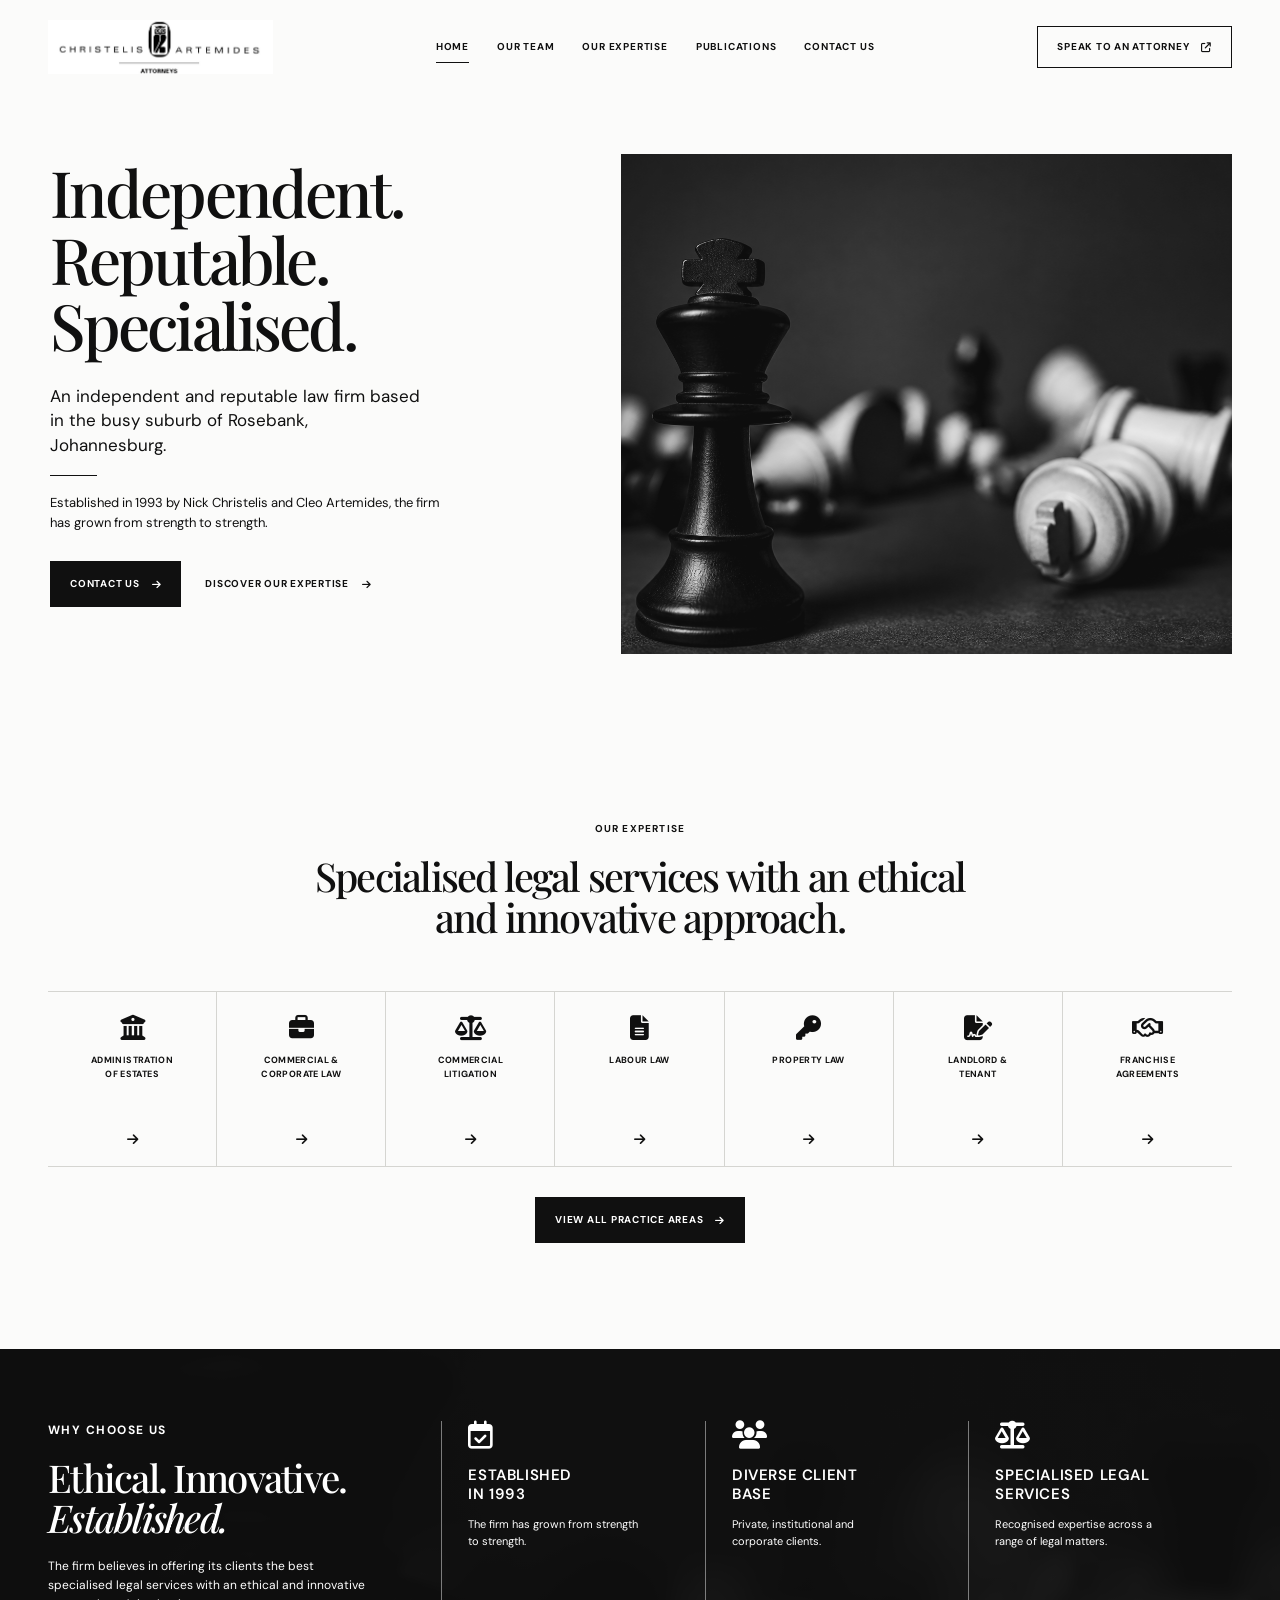
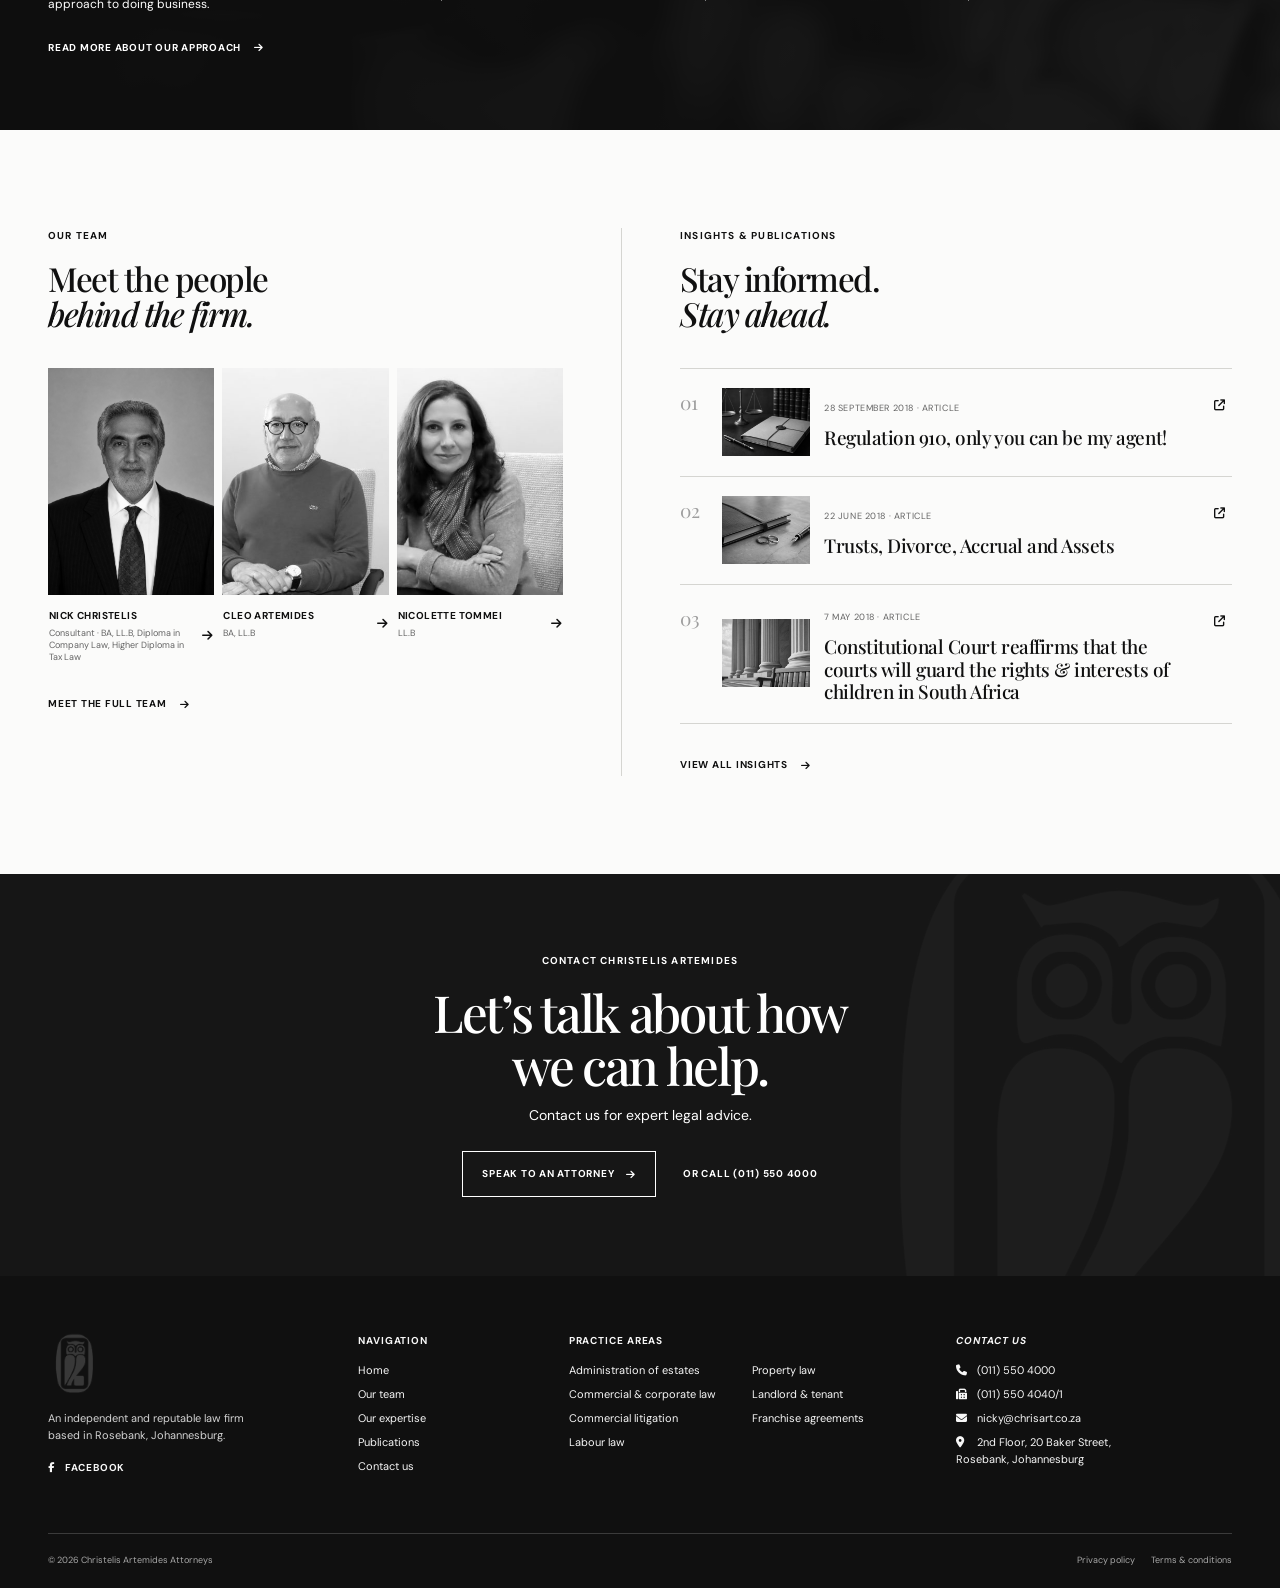
==== commit 2c89a128: "Update homepage, property services, and contact email" ====
--- a/index.html
+++ b/index.html
@@ -48,7 +48,6 @@
     <main id="main-content">
       <section class="hero shell">
         <div class="hero-copy hero-reveal">
-          <p class="eyebrow">Christelis Artemides Attorneys</p>
           <h1>Independent.<br />Reputable.<br /><em>Specialised.</em></h1>
           <p class="hero-lead">An independent and reputable law firm based in the busy suburb of Rosebank, Johannesburg.</p>
           <div class="rule"></div>
@@ -143,7 +142,7 @@
         <div class="footer-brand"><div class="footer-owl" aria-hidden="true"></div><p>An independent and reputable law firm based in Rosebank, Johannesburg.</p><a href="https://www.facebook.com/christelisartemides/" aria-label="Christelis Artemides on Facebook"><i class="fa-brands fa-facebook-f" aria-hidden="true"></i> Facebook</a></div>
         <div><h2>Navigation</h2><ul><li><a href="https://chrisart.co.za/">Home</a></li><li><a href="our-team/">Our team</a></li><li><a href="our-expertise/">Our expertise</a></li><li><a href="publications/">Publications</a></li><li><a href="contact-us/">Contact us</a></li></ul></div>
         <div><h2>Practice areas</h2><ul class="two-column"><li><a href="our-expertise/#administration-of-estates">Administration of estates</a></li><li><a href="our-expertise/#commercial-and-corporate-law">Commercial &amp; corporate law</a></li><li><a href="our-expertise/#commercial-litigation">Commercial litigation</a></li><li><a href="our-expertise/#labour-law">Labour law</a></li><li><a href="our-expertise/#property-law">Property law</a></li><li><a href="our-expertise/#landlord-and-tenant">Landlord &amp; tenant</a></li><li><a href="our-expertise/#franchise-agreements">Franchise agreements</a></li></ul></div>
-        <address><h2>Contact us</h2><a href="tel:+27115504000"><i class="fa-solid fa-phone" aria-hidden="true"></i> (011) 550 4000</a><span><i class="fa-solid fa-fax" aria-hidden="true"></i> (011) 550 4040/1</span><a href="mailto:nick@chrisart.co.za"><i class="fa-solid fa-envelope" aria-hidden="true"></i> nick@chrisart.co.za</a><a href="https://www.google.co.za/maps/place/20+Baker+St,+Rosebank,+Johannesburg,+2196/@-26.147911,28.0395063,17z/data=!3m1!4b1!4m5!3m4!1s0x1e950c8cd4042e7d:0xd41226a99b47618f!8m2!3d-26.147911!4d28.041695?hl=en"><i class="fa-solid fa-location-dot" aria-hidden="true"></i> 2nd Floor, 20 Baker Street,<br />Rosebank, Johannesburg</a></address>
+        <address><h2>Contact us</h2><a href="tel:+27115504000"><i class="fa-solid fa-phone" aria-hidden="true"></i> (011) 550 4000</a><span><i class="fa-solid fa-fax" aria-hidden="true"></i> (011) 550 4040/1</span><a href="mailto:nicky@chrisart.co.za"><i class="fa-solid fa-envelope" aria-hidden="true"></i> nicky@chrisart.co.za</a><a href="https://www.google.co.za/maps/place/20+Baker+St,+Rosebank,+Johannesburg,+2196/@-26.147911,28.0395063,17z/data=!3m1!4b1!4m5!3m4!1s0x1e950c8cd4042e7d:0xd41226a99b47618f!8m2!3d-26.147911!4d28.041695?hl=en"><i class="fa-solid fa-location-dot" aria-hidden="true"></i> 2nd Floor, 20 Baker Street,<br />Rosebank, Johannesburg</a></address>
       </div>
       <div class="footer-bottom shell"><span>© <span id="current-year"></span> Christelis Artemides Attorneys</span><span><a href="https://chrisart.co.za/">Privacy policy</a><a href="https://chrisart.co.za/">Terms &amp; conditions</a></span></div>
     </footer>
--- a/styles.css
+++ b/styles.css
@@ -34,7 +34,7 @@
 h1,h2,h3 { font-family:var(--serif); font-weight:500; line-height:1.04; letter-spacing:-.045em; }
 em { font-weight:500; }
 .hero { min-height:620px; display:grid; grid-template-columns:minmax(315px,43%) 1fr; align-items:center; gap:5vw; padding-top:52px; padding-bottom:54px; overflow:hidden; }
-.hero-copy { padding-left:2px; max-width:550px; }
+.hero-copy { padding-left:2px; max-width:550px; margin-top:-42px; }
 .hero h1 { font-size:clamp(50px,5vw,83px); margin-bottom:25px; }
 .hero h1 em { font-style:normal; }
 .hero-lead { max-width:375px; font-size:17px; line-height:1.45; margin-bottom:17px; }
@@ -50,7 +50,7 @@
 .section { padding:106px 0; }
 .section-heading { text-align:center; max-width:650px; margin:0 auto 54px; }
 .section-heading h2 { font-size:clamp(32px,3.1vw,48px); margin:0; }
-.practice-grid { display:grid; grid-template-columns:repeat(8,1fr); border-top:1px solid var(--line); border-bottom:1px solid var(--line); }
+.practice-grid { display:grid; grid-template-columns:repeat(7,1fr); border-top:1px solid var(--line); border-bottom:1px solid var(--line); }
 .practice-card { display:flex; min-height:174px; padding:24px 15px 16px; flex-direction:column; align-items:center; text-align:center; border-right:1px solid var(--line); transition:background .25s,color .25s; }
 .practice-card:last-child { border:0; }
 .practice-card > i { font-size:25px; height:38px; }
@@ -124,7 +124,7 @@
 .hero-visual { animation-delay:.3s; }
 @keyframes hero-in { to { opacity:1; transform:none; } }
 @media (max-width:1120px) { .shell { width:min(100% - 56px, 1440px); } .desktop-nav { gap:18px; } .brand { flex-basis:190px; } .header-cta { padding:0 12px; font-size:9px; } .practice-grid { grid-template-columns:repeat(4,1fr); } .practice-card:nth-child(4) { border-right:0; } .practice-card:nth-child(-n+4) { border-bottom:1px solid var(--line); } .trust-content { grid-template-columns:34% 1fr; } .trust-point { padding:0 16px; } }
-@media (max-width:820px) { .shell { width:min(100% - 40px, 1440px); } .header-inner { height:74px; } .brand { flex:0 0 184px; height:46px; } .desktop-nav,.header-cta { display:none; } .menu-toggle { display:block; } .menu-toggle[aria-expanded="true"] span:first-child { transform:translateY(3.5px) rotate(45deg); } .menu-toggle[aria-expanded="true"] span:last-child { transform:translateY(-3.5px) rotate(-45deg); } .hero { min-height:auto; grid-template-columns:1fr; padding-top:62px; gap:40px; } .hero-copy { max-width:580px; } .hero h1 { font-size:clamp(48px,10vw,75px); } .hero-visual { width:100%; } .hero-image-wrap { height:370px; } .section { padding:76px 0; } .trust-content { grid-template-columns:1fr; gap:42px; padding-top:62px; padding-bottom:58px; } .trust-points { grid-template-columns:repeat(3,1fr); } .team-publications { grid-template-columns:1fr; gap:68px; padding-top:75px; padding-bottom:76px; } .team-preview { padding-right:0; border-right:0; } .footer-main { grid-template-columns:1.2fr 1fr; gap:40px 58px; } }
+@media (max-width:820px) { .shell { width:min(100% - 40px, 1440px); } .header-inner { height:74px; } .brand { flex:0 0 184px; height:46px; } .desktop-nav,.header-cta { display:none; } .menu-toggle { display:block; } .menu-toggle[aria-expanded="true"] span:first-child { transform:translateY(3.5px) rotate(45deg); } .menu-toggle[aria-expanded="true"] span:last-child { transform:translateY(-3.5px) rotate(-45deg); } .hero { min-height:auto; grid-template-columns:1fr; padding-top:62px; gap:40px; } .hero-copy { max-width:580px; margin-top:-18px; } .hero h1 { font-size:clamp(48px,10vw,75px); } .hero-visual { width:100%; } .hero-image-wrap { height:370px; } .section { padding:76px 0; } .trust-content { grid-template-columns:1fr; gap:42px; padding-top:62px; padding-bottom:58px; } .trust-points { grid-template-columns:repeat(3,1fr); } .team-publications { grid-template-columns:1fr; gap:68px; padding-top:75px; padding-bottom:76px; } .team-preview { padding-right:0; border-right:0; } .footer-main { grid-template-columns:1.2fr 1fr; gap:40px 58px; } }
 @media (max-width:560px) { .shell { width:min(100% - 32px, 1440px); } .brand { flex-basis:165px; height:42px; } .hero { padding-top:48px; padding-bottom:38px; } .hero-lead { font-size:16px; } .hero-actions,.contact-actions { align-items:stretch; flex-direction:column; gap:15px; } .hero-actions .text-link { justify-content:center; } .button { min-height:49px; } .hero-image-wrap { height:280px; } .section-heading { text-align:left; margin-bottom:33px; } .practice-grid { grid-template-columns:repeat(2,1fr); } .practice-card { min-height:148px; border-bottom:1px solid var(--line); } .practice-card:nth-child(2n) { border-right:0; } .practice-card:nth-last-child(-n+2) { border-bottom:0; } .section-action { text-align:left; } .trust-points { grid-template-columns:1fr; gap:26px; } .trust-point { min-height:0; padding:0 0 0 18px; } .team-grid { grid-template-columns:1fr; gap:26px; } .image-frame { aspect-ratio:1.15; } .card-meta small { max-width:90%; } .team-publications .section-heading { margin-bottom:27px; } .contact-cta { padding:62px 0; } .phone-link { text-align:center; } .footer-main { grid-template-columns:1fr; gap:31px; padding:45px 0 38px; } .footer-brand { padding:0; } .footer-bottom { align-items:flex-start; flex-direction:column; gap:9px; } .two-column { columns:1; } }
 @media (prefers-reduced-motion:reduce) { html { scroll-behavior:auto; } *,*::before,*::after { animation-duration:.01ms !important; animation-iteration-count:1 !important; transition-duration:.01ms !important; } .reveal,.hero-reveal { opacity:1; transform:none; } }
 
